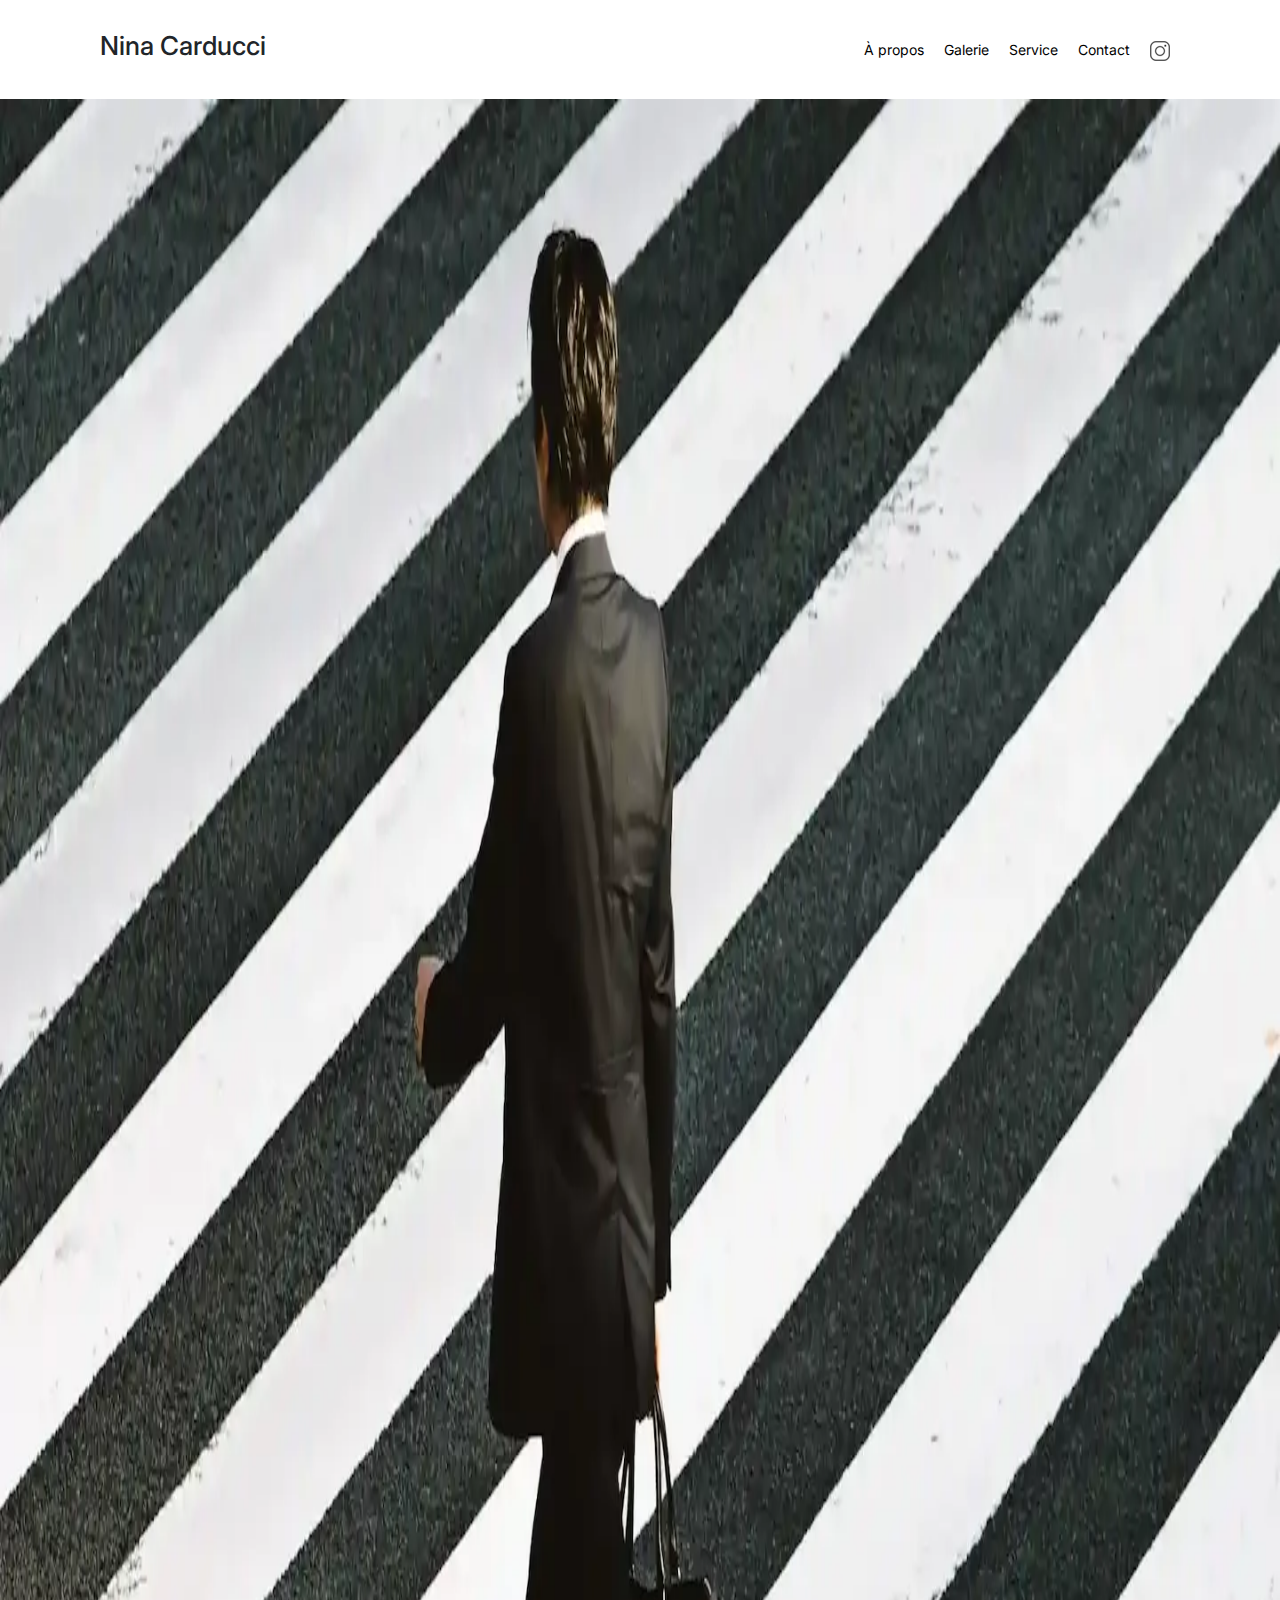
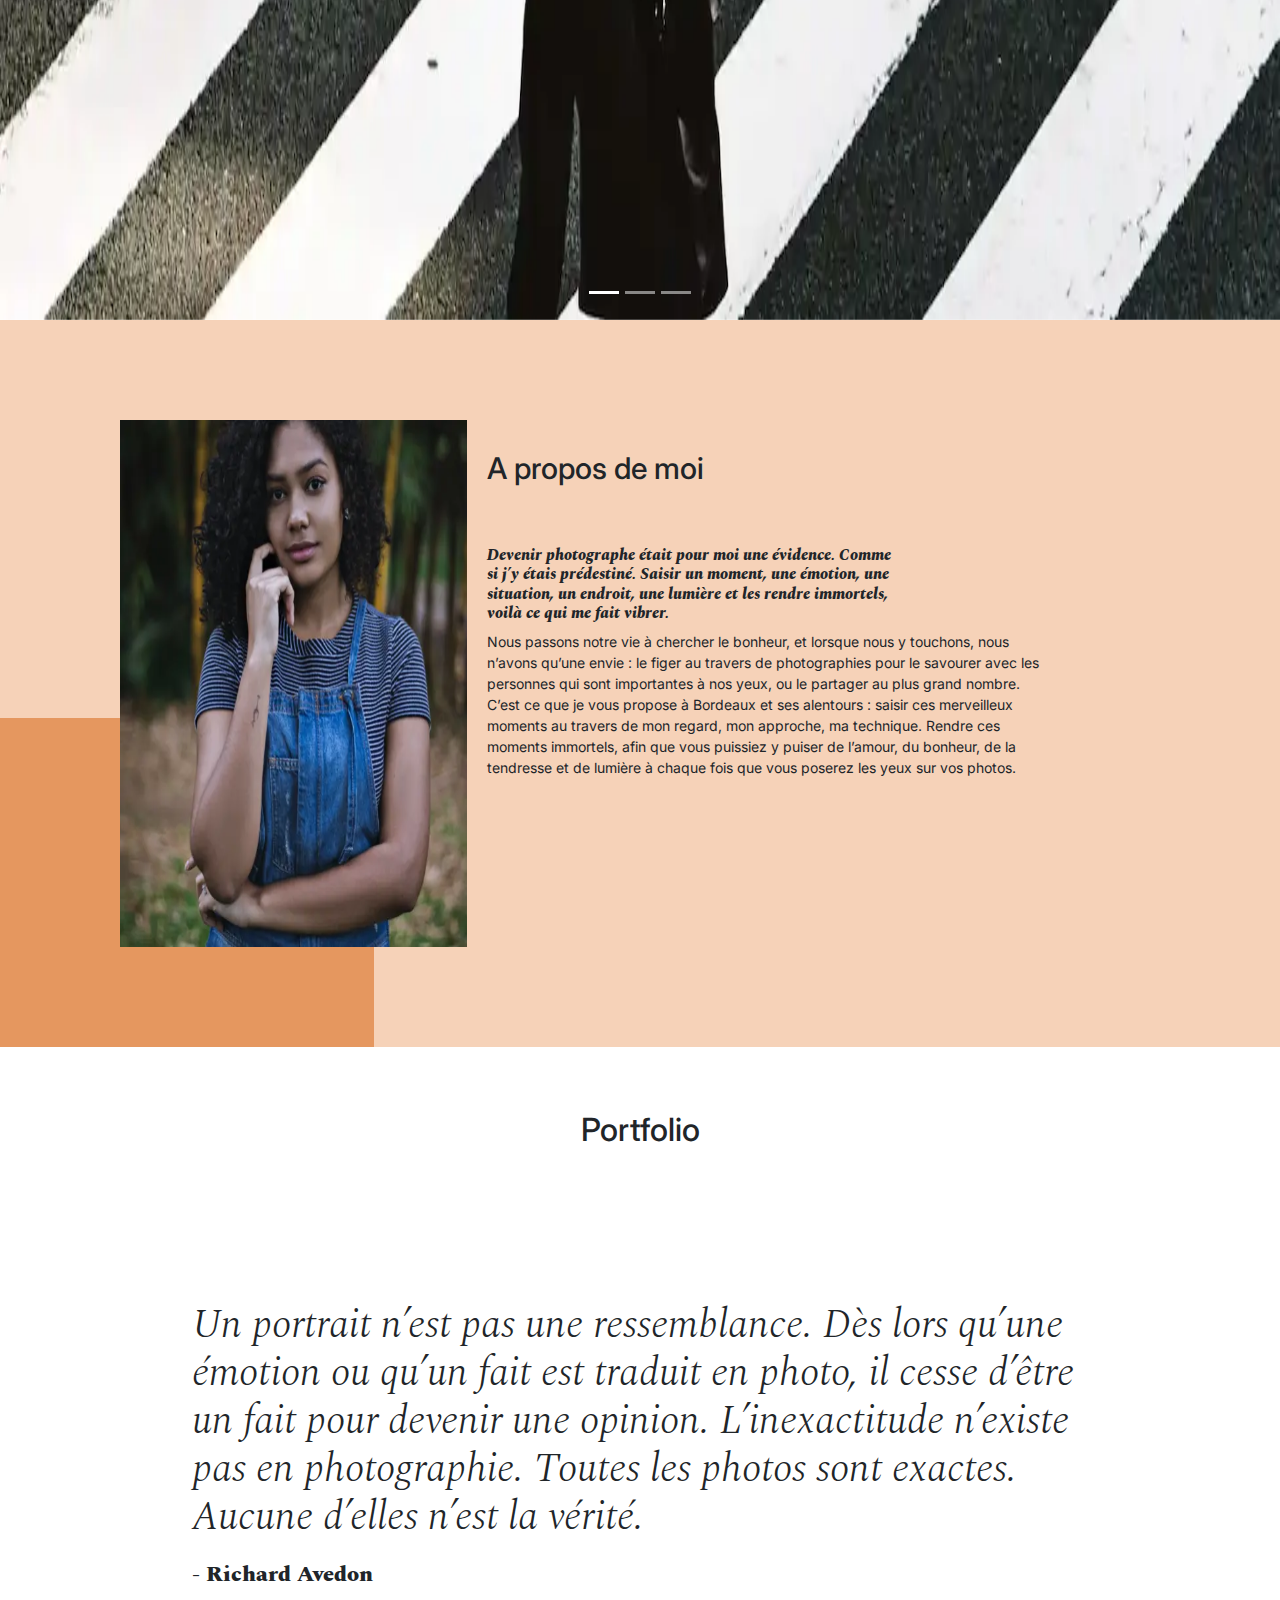
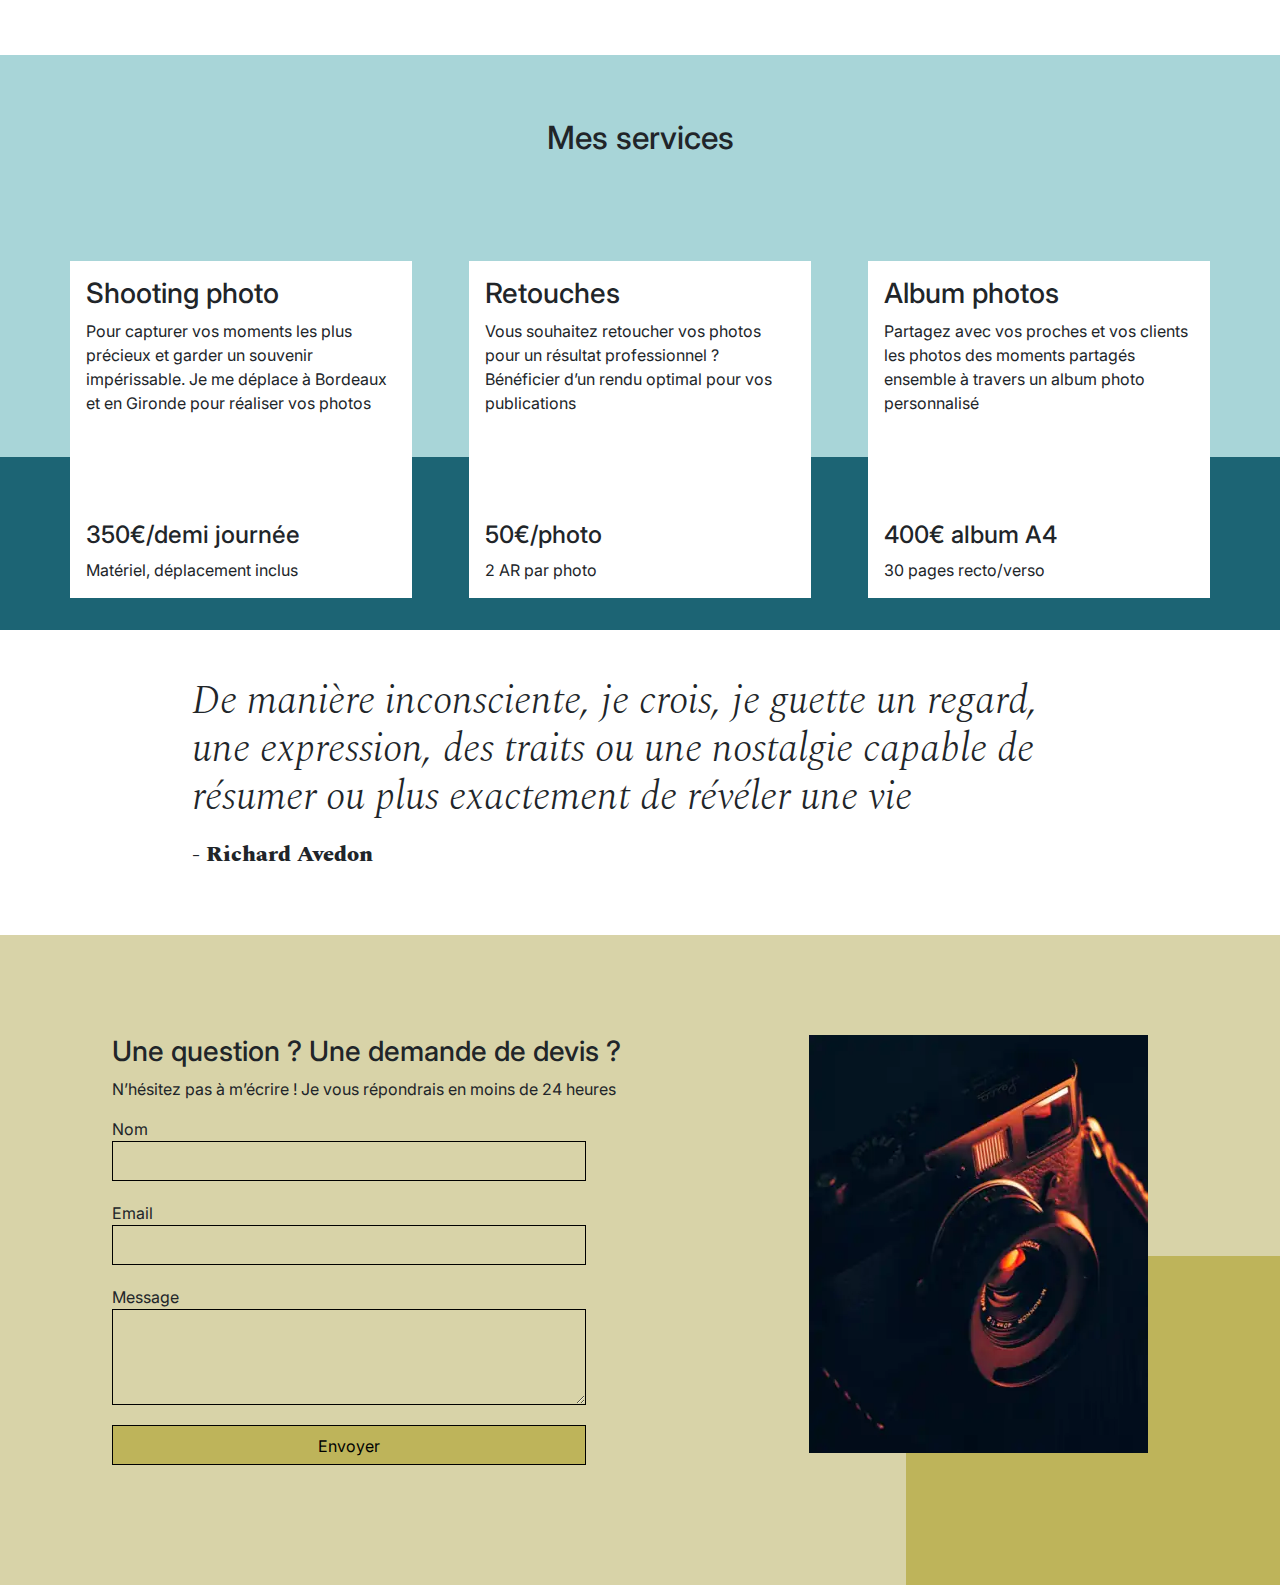
==== index.html @ ffc0fbec "fix all img height and width" ====
<!DOCTYPE html>
<html lang="fr-fr" prefix=" og: https://ogp.me/ns/website#">
    <head>
        <meta name="viewport" content="width=device-width,initial-scale=1" />
        <link rel="stylesheet" href="./assets/bootstrap/bootstrap.css" />
        <link rel="stylesheet" href="./assets/style.css" />
        <link rel="preconnect" href="https://fonts.googleapis.com" />
        <link rel="preconnect" href="https://fonts.gstatic.com" crossorigin />
        <link href="https://fonts.googleapis.com/css2?family=Inter&family=Spectral:ital,wght@0,400;1,300;1,400;1,800&display=swap" rel="stylesheet" />
        <meta charset="UTF-8" />
        <script defer src="https://cdn.jsdelivr.net/npm/bootstrap@5.2.3/dist/js/bootstrap.bundle.min.js" integrity="sha384-kenU1KFdBIe4zVF0s0G1M5b4hcpxyD9F7jL+jjXkk+Q2h455rYXK/7HAuoJl+0I4" crossorigin="anonymous"></script>
        <script src="https://code.jquery.com/jquery-3.4.1.min.js" integrity="sha256-CSXorXvZcTkaix6Yvo6HppcZGetbYMGWSFlBw8HfCJo=" crossorigin="anonymous"></script>
        <script defer="defer" src="./assets/maugallery.js"></script>
        <script defer="defer" src="./assets/scripts.js"></script>
        <script type="application/ld+json">
            {
                "@context": "http://schema.org",
                "@type": ["LocalBusiness", "Service"],
                "name": "Nina Carducci",
                "description": "Nina Carducci, photographe freelance à Bordeaux et ses alentours",
                "image": "https://beseb.github.io/nina_carducci_portfolio/assets/images/nina.webp",
                "url": "https://beseb.github.io/nina_carducci_portfolio/index.html",
                "address": {
                    "@type": "PostalAddress",
                    "streetAddress": "68 avenue Alsace-Lorraine",
                    "postalCode": "33200",
                    "addressLocality": "Bordeaux",
                    "addressCountry": "FR"
                },
                "telephone": "05 56 67 78 89",
                "openingHours": "Mo-Fr 10:00-19:00",
                "priceRange": "50 € - 400 €"
            }
        </script>
        <meta property="og:type" content="business.business" />
        <meta property="og:title" content="Nina Carducci Photographe Événementiel - Bordeaux" />
        <meta property="og:description" content="Nina Carducci, photographe freelance à Bordeaux et ses alentours" />
        <meta property="og:image" content="https://beseb.github.io/nina_carducci_portfolio/assets/images/nina.webp" />
        <meta property="og:url" content="https://beseb.github.io/nina_carducci_portfolio" />
        <meta property="business:contact_data:street_address" content="68 avenue Alsace-Lorraine" />
        <meta property="business:contact_data:postal_code" content="33200" />
        <meta property="business:contact_data:locality" content="Bordeaux" />
        <meta property="business:contact_data:country_name" content="France" />
        <meta property="business:contact_data:phone_number" content="05 56 67 78 89" />
        <meta property="business:hours:day" content="Monday-Friday" />
        <meta property="business:hours:start" content="10:00" />
        <meta property="business:hours:end" content="19:00" />
        <meta property="business:price_range" content="50€ - 400€" />
        <meta name="twitter:card" content="summary_large_image" />
        <meta name="twitter:title" content="Nina Carducci Photographe Événementiel - Bordeaux" />
        <meta name="twitter:description" content="Nina Carducci, photographe freelance à Bordeaux et ses alentours" />
        <meta name="twitter:image" content="https://beseb.github.io/nina_carducci_portfolio/assets/images/nina.webp" />
        <meta name="twitter:url" content="https://beseb.github.io/nina_carducci_portfolio" />
        <title>Nina Carducci Photographe Événementiel - Bordeaux</title>
        <meta name="description" content="Nina Carducci, photographe, vous accompagne pour saisir vos évènements les plus importants. Shooting, retouches et albums photos à Bordeaux" />
        <meta name="robots" content="index, follow" />
    </head>
    <body>
        <header class="top-header">
            <h1 class="name">Nina Carducci</h1>
            <nav class="nav">
                <ul>
                    <li><a href="#about">À propos</a></li>
                    <li><a href="#gallery">Galerie</a></li>
                    <li><a href="#services">Service</a></li>
                    <li><a href="#contact">Contact</a></li>
                    <li>
                        <a class="social-link" href="https://www.instagram.com/ninacarducci.photo/?hl=fr" target="_blank"><img src="assets/images/instagram.webp" alt="Compte Instagram Nina Carducci" height="20" width="20" /></a>
                    </li>
                </ul>
            </nav>
        </header>
        <main>
            <div id="carousel">
                <div id="carouselExampleIndicators" class="carousel slide" data-bs-ride="carousel">
                    <div class="carousel-indicators">
                        <button type="button" data-bs-target="#carouselExampleIndicators" data-bs-slide-to="0" class="active" aria-current="true" aria-label="Slide 1"></button>
                        <button type="button" data-bs-target="#carouselExampleIndicators" data-bs-slide-to="1" aria-label="Slide 2"></button>
                        <button type="button" data-bs-target="#carouselExampleIndicators" data-bs-slide-to="2" aria-label="Slide 3"></button>
                    </div>
                    <div class="carousel-inner">
                        <div class="carousel-item active">
                            <img src="./assets/images/slider/compressed/ryoji-iwata-wUZjnOv7t0g-unsplash.webp" class="d-block w-100" alt="photographie d'un homme en costume traversant un passage piéton" width="842" height="1821"/>
                        </div>
                        <div class="carousel-item"><img src="./assets/images/slider/compressed/nicholas-green-nPz8akkUmDI-unsplash.webp" class="d-block w-100" alt="photographie de spectateurs d'un concert" width="842" height="1821"/></div>
                        <div class="carousel-item"><img src="./assets/images/slider/compressed/edward-cisneros-3_h6-1NPDGw-unsplash.webp" class="d-block w-100" alt="photo de mariés s'embrassant" width="842" height="1821"/></div>
                    </div>
                    <button class="carousel-control-prev" type="button" data-bs-target="#carouselExampleIndicators" data-bs-slide="prev">
                        <span class="carousel-control-prev-icon" aria-hidden="true"></span><span class="visually-hidden">Previous</span>
                    </button>
                    <button class="carousel-control-next" type="button" data-bs-target="#carouselExampleIndicators" data-bs-slide="next">
                        <span class="carousel-control-next-icon" aria-hidden="true"></span><span class="visually-hidden">Next</span>
                    </button>
                </div>
            </div>
            <div id="about">
                <div class="picture left"><img src="./assets/images/nina.webp" alt="Nina Carducci autoportrait" height="527" width="526"/></div>
                <div id="about-me">
                    <h2 class="about-me__title">A propos de moi</h2>
                    <h3 class="about-me__introduction">
                        Devenir photographe était pour moi une évidence. Comme si j’y étais prédestiné. Saisir un moment, une émotion, une situation, un endroit, une lumière et les rendre immortels, voilà ce qui me fait vibrer.
                    </h3>
                    <p>
                        Nous passons notre vie à chercher le bonheur, et lorsque nous y touchons, nous n’avons qu’une envie : le figer au travers de photographies pour le savourer avec les personnes qui sont importantes à nos yeux, ou le
                        partager au plus grand nombre. C’est ce que je vous propose à Bordeaux et ses alentours : saisir ces merveilleux moments au travers de mon regard, mon approche, ma technique. Rendre ces moments immortels, afin que vous puissiez y puiser de
                        l’amour, du bonheur, de la tendresse et de lumière à chaque fois que vous poserez les yeux sur vos photos.
                    </p>
                </div>
            </div>
            <div id="gallery">
                <h2 class="title">Portfolio</h2>
                <div class="container py-3">
                    <div class="gallery" style="display: none;">
                        <img data-gallery-tag="Concert" class="gallery-item" src="./assets/images/gallery/concerts/compressed/aaron-paul-wnX-fXzB6Cw-unsplash.webp" alt="photographie d'une salle de concert" />
                        <img data-gallery-tag="Entreprises" class="gallery-item" src="./assets/images/gallery/entreprise/compressed/ali-morshedlou-WMD64tMfc4k-unsplash.webp" alt="Portrait d'un homme en costume" />
                        <img data-gallery-tag="Entreprises" class="gallery-item" src="./assets/images/gallery/entreprise/compressed/jason-goodman-tHO1_OuKbg0-unsplash.webp" alt="Photos de femmes en entreprise" />
                        <img data-gallery-tag="Mariages" class="gallery-item" src="./assets/images/gallery/mariage/compressed/hannah-busing-RvF2R_qMpRk-unsplash.webp" alt="Photo de mains se tenant" />
                        <img data-gallery-tag="Portrait" class="gallery-item" src="./assets/images/gallery/portraits/compressed/ade-tunji-rVkhWWZFAtQ-unsplash.webp" alt="Portrait d'un homme fermant les yeux au soleil" />
                        <img data-gallery-tag="Mariages" class="gallery-item" src="./assets/images/gallery/mariage/compressed/jakob-owens-SiniLJkXhMc-unsplash.webp" alt="Séance Photo pour le mariage d'un couple" />
                        <img
                            data-gallery-tag="Portrait"
                            class="gallery-item"
                            src="./assets/images/gallery/portraits/compressed/nino-van-prattenburg--443cl1uR_8-unsplash.webp"
                            alt="Shooting d'une femme portant à lunettes devant un grillage"
                        />
                        <img data-gallery-tag="Concert" class="gallery-item" src="./assets/images/gallery/concerts/compressed/austin-neill-hgO1wFPXl3I-unsplash.webp" alt="Photo d'un chanteur sur scène" />
                        <img data-gallery-tag="Entreprises" class="gallery-item" src="./assets/images/gallery/entreprise/compressed/mateus-campos-felipe-Fsgzm8N0hIY-unsplash.webp" alt="Photo d'une femme souriante dans son bureau" />
                    </div>
                </div>
                <div class="quote">
                    <figure>
                        <blockquote>
                            <p class="quote__text">
                                Un portrait n’est pas une ressemblance. Dès lors qu’une émotion ou qu’un fait est traduit en photo, il cesse d’être un fait pour devenir une opinion. L’inexactitude n’existe pas en photographie. Toutes les
                                photos sont exactes. Aucune d’elles n’est la vérité.
                            </p>
                        </blockquote>
                        <figcaption class="quote__author">- Richard Avedon</figcaption>
                    </figure>
                </div>
            </div>
            <div id="services">
                <h2 class="title">Mes services</h2>
                <div class="container">
                    <div class="service">
                        <div class="service__description">
                            <h3>Shooting photo</h3>
                            <p>Pour capturer vos moments les plus précieux et garder un souvenir impérissable. Je me déplace à Bordeaux et en Gironde pour réaliser vos photos</p>
                        </div>
                        <div class="service__price">
                            <h4>350€/demi journée</h4>
                            <span>Matériel, déplacement inclus</span>
                        </div>
                    </div>
                    <div class="service">
                        <div class="service__description">
                            <h3>Retouches</h3>
                            <p>Vous souhaitez retoucher vos photos pour un résultat professionnel ? Bénéficier d’un rendu optimal pour vos publications</p>
                        </div>
                        <div class="service__price">
                            <h4>50€/photo</h4>
                            <span>2 AR par photo</span>
                        </div>
                    </div>
                    <div class="service">
                        <div class="service__description">
                            <h3>Album photos</h3>
                            <p>Partagez avec vos proches et vos clients les photos des moments partagés ensemble à travers un album photo personnalisé</p>
                        </div>
                        <div class="service__price">
                            <h4>400€ album A4</h4>
                            <span>30 pages recto/verso</span>
                        </div>
                    </div>
                </div>
            </div>
            <div class="quote">
                <figure>
                    <blockquote><p class="quote__text">De manière inconsciente, je crois, je guette un regard, une expression, des traits ou une nostalgie capable de résumer ou plus exactement de révéler une vie</p></blockquote>
                    <figcaption class="quote__author">- Richard Avedon</figcaption>
                </figure>
            </div>
        </main>
        <footer>
            <div id="contact">
                <div class="container">
                    <div class="form-container">
                        <h3>Une question ? Une demande de devis ?</h3>
                        <p>N’hésitez pas à m’écrire ! Je vous répondrais en moins de 24 heures</p>
                        <form action="#" method="post" role="form" aria-label="Formulaire de contact">
                            <label for="nom">Nom</label><input type="text" name="nom" id="nom" aria-required="true" aria-labelledby="nom" required /><label for="email">Email</label><input type="email" name="email" id="email" aria-required="true" aria-labelledby="email"  required/><label for="message">Message</label>
                            <textarea name="message" id="message" cols="30" rows="10" aria-required="true" aria-labelledby="message" required></textarea><input type="submit" value="Envoyer" />
                        </form>
                    </div>
                    <div class="picture right"><img src="./assets/images/camera.webp" alt="Photo d'un appareil photo" height="418" width="417" /></div>
                </div>
            </div>
        </footer>
    </body>
</html>
---- assets/style.css ----
body {
    max-width: 1920px;
    margin: auto;
}
* {
    font-family: "Inter";
    font-style: normal;
}
.top-header {
    background-color: #fff;
    position: sticky;
    top: 0;
    z-index: 1000;
    display: flex;
    justify-content: space-between;
    padding-inline: 100px;
    padding-block: 30px;
    align-items: center;
}
.top-header .name {
    font-size: 26px;
}
.nav ul {
    display: flex;
    list-style-type: none;
    font-size: 14px;
    margin-bottom: 0;
}
.nav li {
    padding-inline: 10px;
}
.nav a {
    text-decoration: none;
    color: #000;
}
.social-link img {
    width: 20px;
}
#about {
    display: flex;
    background-color: #f6d2b8;
    padding-inline: 100px;
    padding-block: 100px;
    position: relative;
}
.picture.left::before {
    content: " ";
    background-color: #e5975f;
    width: 374px;
    height: 329px;
    position: absolute;
    bottom: 0;
    left: 0;
    z-index: -1;
}
.picture {
    flex: 1;
    margin: 0 20px;
    z-index: 0;
}
.picture img {
    width: 100%;
}
#about-me {
    flex: 2;
}
.about-me__title {
    margin-top: 1em;
    margin-bottom: 60px;
    font-size: 30px;
}
.about-me__introduction {
    font-family: "Spectral";
    font-weight: 800;
    font-style: italic;
    width: 60%;
    font-size: 1rem;
}
#about-me p {
    width: 80%;
    font-size: 14px;
}
.title {
    text-align: center;
    padding-block: 2em;
}
.gallery .nav {
    justify-content: center;
}
.nav-pills .nav-link.active-tag,
.nav-pills .show > .nav-link {
    color: #000;
    background-color: #beb45a;
    border-radius: 0;
}
.nav-pills .nav-link {
    color: #000;
}
.item-column {
    position: relative;
    margin-bottom: 0 !important;
    padding: 0;
}
.item-column::after {
    content: "";
    display: block;
    padding-bottom: 100%;
}
.gallery-item {
    position: absolute;
    width: 100%;
    height: 100%;
    object-fit: cover;
    padding: 0.5em;
}
.mg-prev,
.mg-next {
    width: 30px;
    height: 30px;
    border-radius: 0%;
    justify-content: center;
    align-items: center;
    display: flex;
    font-size: 24px;
}
.quote {
    font-family: "Spectral";
    font-style: italic;
    width: 70%;
    margin: auto;
    padding-block: 3em;
}
.quote__text {
    font-family: Spectral;
    font-style: italic;
    font-weight: 300;
    font-size: 2.5rem;
    line-height: 1.2;
}
.quote__author {
    font-family: Spectral;
    font-weight: 800;
    font-size: 22px;
}
#services {
    margin: auto;
    background-color: #a8d5d8;
    position: relative;
}
#services .container::before {
    content: " ";
    background-color: #1c6474;
    position: absolute;
    width: 100%;
    height: 30%;
    bottom: 0;
    left: 0;
    z-index: 0;
}
#services .container {
    justify-content: space-between;
    display: flex;
    padding: 2em 0;
}
.service {
    background-color: #fff;
    max-width: 390px;
    width: 30%;
    height: 337px;
    padding: 1em;
    display: flex;
    flex-direction: column;
    justify-content: space-between;
    z-index: 1;
}
#contact {
    margin: auto;
    background-color: #d8d3a8;
    position: relative;
    padding-inline: 100px;
    padding-block: 100px;
}
#contact .container {
    display: flex;
}
.picture.right::before {
    content: " ";
    background-color: #beb45a;
    width: 374px;
    height: 329px;
    position: absolute;
    bottom: 0;
    right: 0;
    z-index: -1;
}
.form-container {
    flex: 2;
}
form {
    display: flex;
    flex-direction: column;
    width: 70%;
    align-items: flex-start;
}
form input {
    width: 100%;
    background-color: transparent;
    border: solid 1px;
    height: 2.5em;
    margin-bottom: 20px;
}
form textarea {
    width: 100%;
    background-color: transparent;
    border: solid 1px;
    height: 5em;
    line-height: 2.5em;
    font-size: 1.2em;
    margin-bottom: 20px;
}
input[type="submit"] {
    background-color: #beb45a;
    padding: 0.5em 1em;
}
@media all and (max-width: 1180px) {
    .picture {
        flex: 2;
    }
    #about,
    #contact .container {
        align-items: center;
    }
    .about-me__title {
        margin-top: 0;
        margin-bottom: 1em;
    }
    #about-me h6,
    #about-me p {
        width: 100%;
    }
}
@media all and (max-width: 1000px) {
    #about {
        flex-direction: column;
    }
    .picture {
        width: 50%;
    }
    .picture.left::before {
        width: 100%;
        height: 30%;
        position: absolute;
        bottom: auto;
        top: 0;
        left: 0;
        z-index: -1;
    }
    .about-me__title {
        text-align: center;
        margin-top: 1em;
    }
    #services .container {
        flex-direction: column;
    }
    .service {
        width: 100%;
        max-width: 100%;
        height: auto;
        margin: 2em 0;
    }
    .service__description {
        margin-bottom: 1em;
    }
    #services .container::before {
        width: 30%;
        height: 100%;
        bottom: 0;
        right: 0;
        left: auto;
        z-index: 0;
    }
    #contact .container {
        flex-direction: column;
    }
    #contact .picture.right {
        margin-top: 1em;
    }
    .picture.right::before {
        width: 100%;
        height: 30%;
        position: absolute;
        bottom: 0;
        right: 0;
        z-index: -1;
    }
}
@media all and (max-width: 650px) {
    .top-header {
        flex-direction: column;
        padding-inline: 0;
    }
    .top-header .nav,
    .top-header .nav ul {
        width: 100%;
        padding: 0 0 0 0;
    }
    .top-header .nav li {
        flex: 1;
        padding-block: 1em;
        text-align: center;
    }
    .picture.left::before,
    .picture.right::before {
        height: 150px;
    }
    #services .container {
        align-items: center;
    }
    .service {
        max-width: 90%;
    }
    #about,
    #contact {
        padding-inline: 2em;
        padding-block: 2em;
    }
    form {
        width: 100%;
    }
    .picture {
        width: 80%;
    }
}
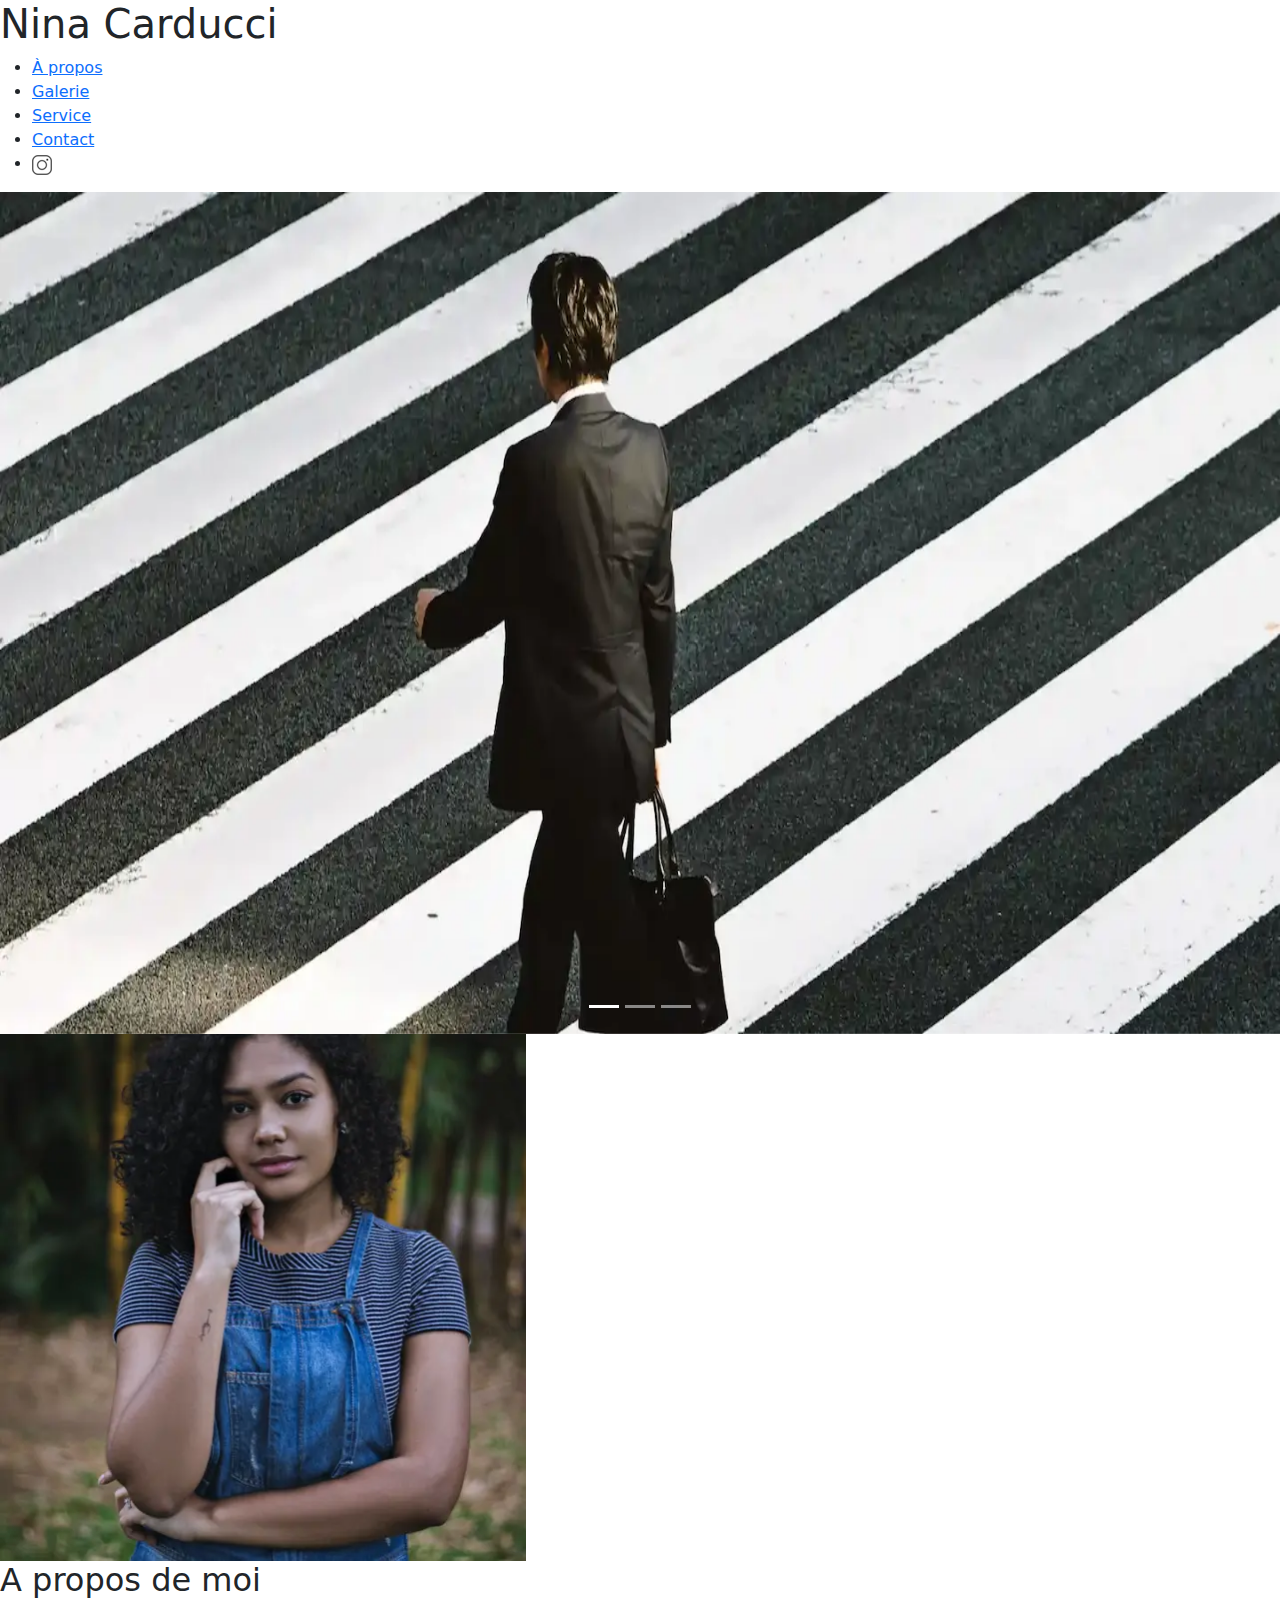
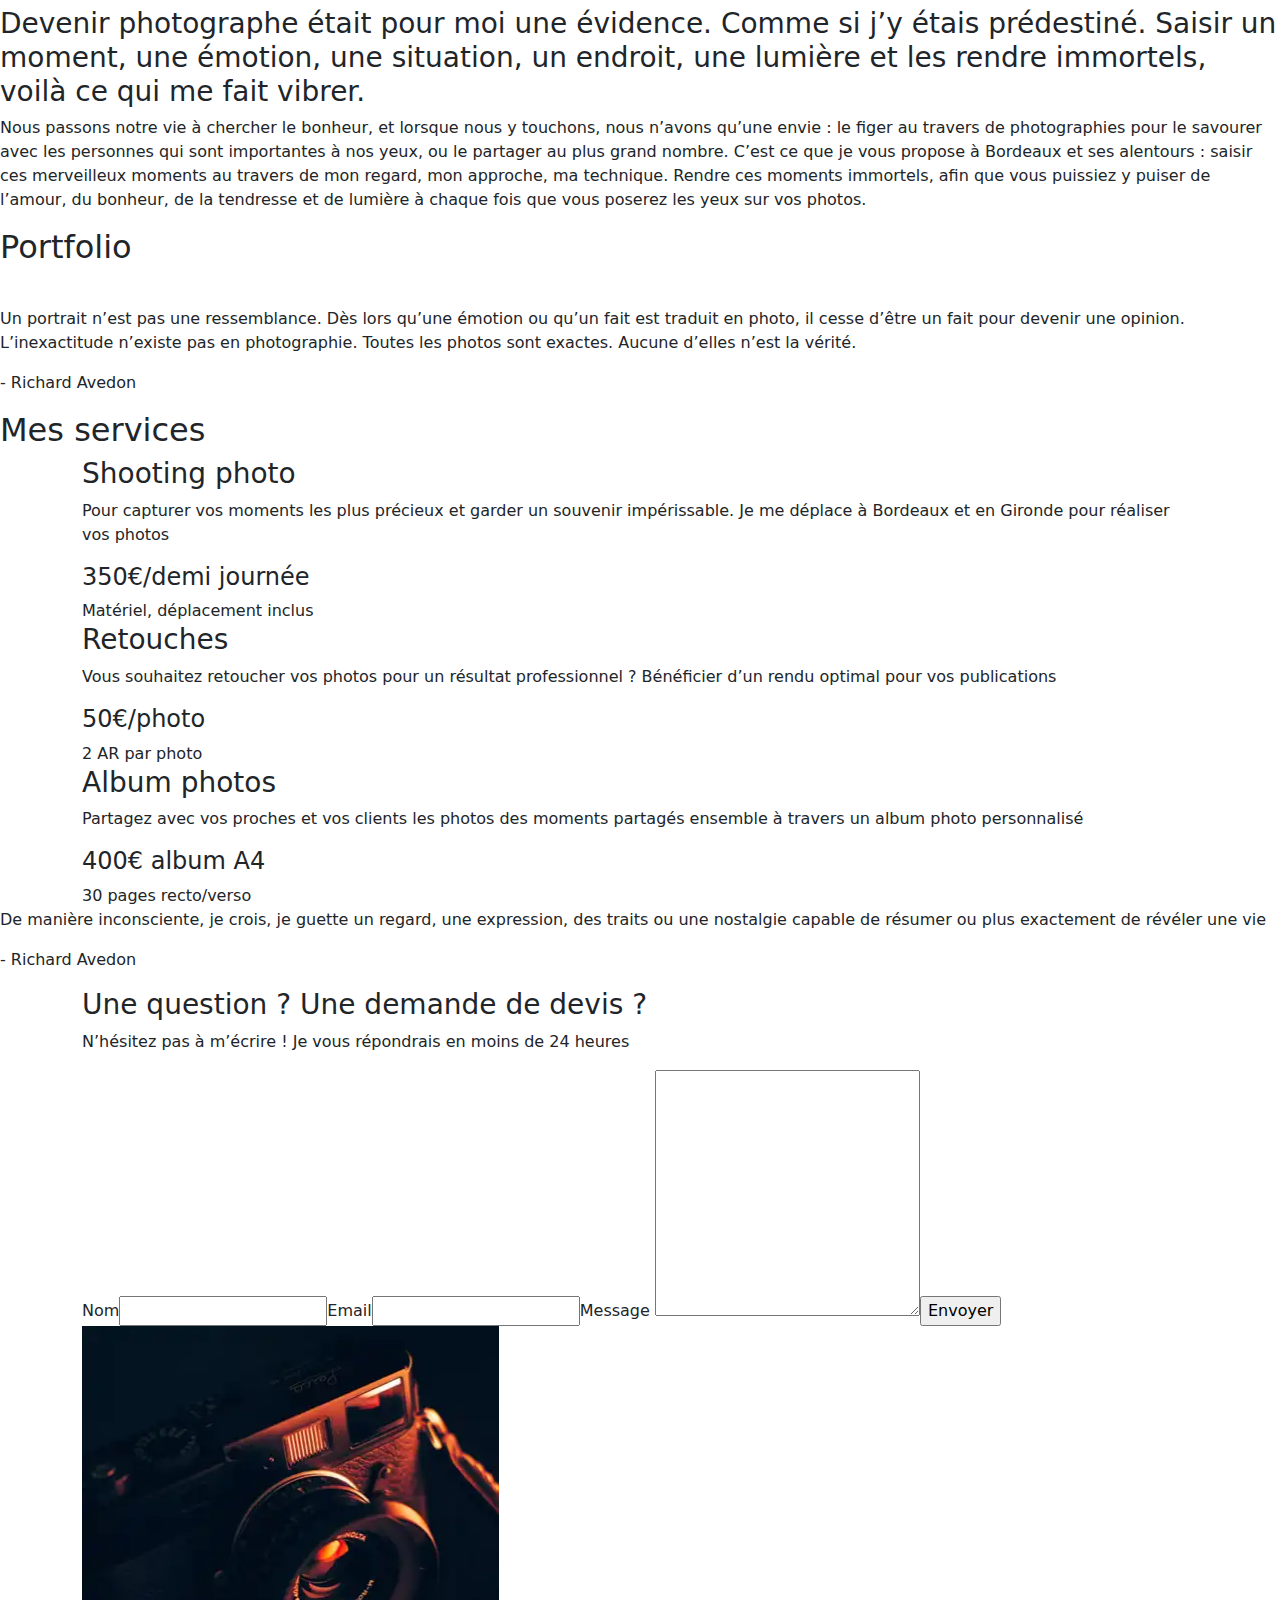
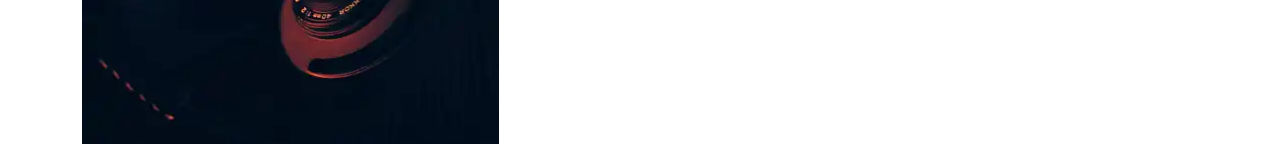
==== commit a1454276: "fix html img size" ====
--- a/index.html
+++ b/index.html
@@ -3,7 +3,7 @@
     <head>
         <meta name="viewport" content="width=device-width,initial-scale=1" />
         <link rel="stylesheet" href="./assets/bootstrap/bootstrap.css" />
-        <link rel="stylesheet" href="./assets/style.css" />
+        <link rel="preload" href="./assets/style.css" as="style" />
         <link rel="preconnect" href="https://fonts.googleapis.com" />
         <link rel="preconnect" href="https://fonts.gstatic.com" crossorigin />
         <link href="https://fonts.googleapis.com/css2?family=Inter&family=Spectral:ital,wght@0,400;1,300;1,400;1,800&display=swap" rel="stylesheet" />
@@ -80,10 +80,10 @@
                     </div>
                     <div class="carousel-inner">
                         <div class="carousel-item active">
-                            <img src="./assets/images/slider/compressed/ryoji-iwata-wUZjnOv7t0g-unsplash.webp" class="d-block w-100" alt="photographie d'un homme en costume traversant un passage piéton" width="842" height="1821"/>
-                        </div>
-                        <div class="carousel-item"><img src="./assets/images/slider/compressed/nicholas-green-nPz8akkUmDI-unsplash.webp" class="d-block w-100" alt="photographie de spectateurs d'un concert" width="842" height="1821"/></div>
-                        <div class="carousel-item"><img src="./assets/images/slider/compressed/edward-cisneros-3_h6-1NPDGw-unsplash.webp" class="d-block w-100" alt="photo de mariés s'embrassant" width="842" height="1821"/></div>
+                            <img src="./assets/images/slider/compressed/ryoji-iwata-wUZjnOv7t0g-unsplash.webp" class="d-block w-100" alt="photographie d'un homme en costume traversant un passage piéton" width="1821" height="842"/>
+                        </div>
+                        <div class="carousel-item"><img src="./assets/images/slider/compressed/nicholas-green-nPz8akkUmDI-unsplash.webp" class="d-block w-100" alt="photographie de spectateurs d'un concert" width="1821" height="842"/></div>
+                        <div class="carousel-item"><img src="./assets/images/slider/compressed/edward-cisneros-3_h6-1NPDGw-unsplash.webp" class="d-block w-100" alt="photo de mariés s'embrassant" width="1821" height="842"/></div>
                     </div>
                     <button class="carousel-control-prev" type="button" data-bs-target="#carouselExampleIndicators" data-bs-slide="prev">
                         <span class="carousel-control-prev-icon" aria-hidden="true"></span><span class="visually-hidden">Previous</span>
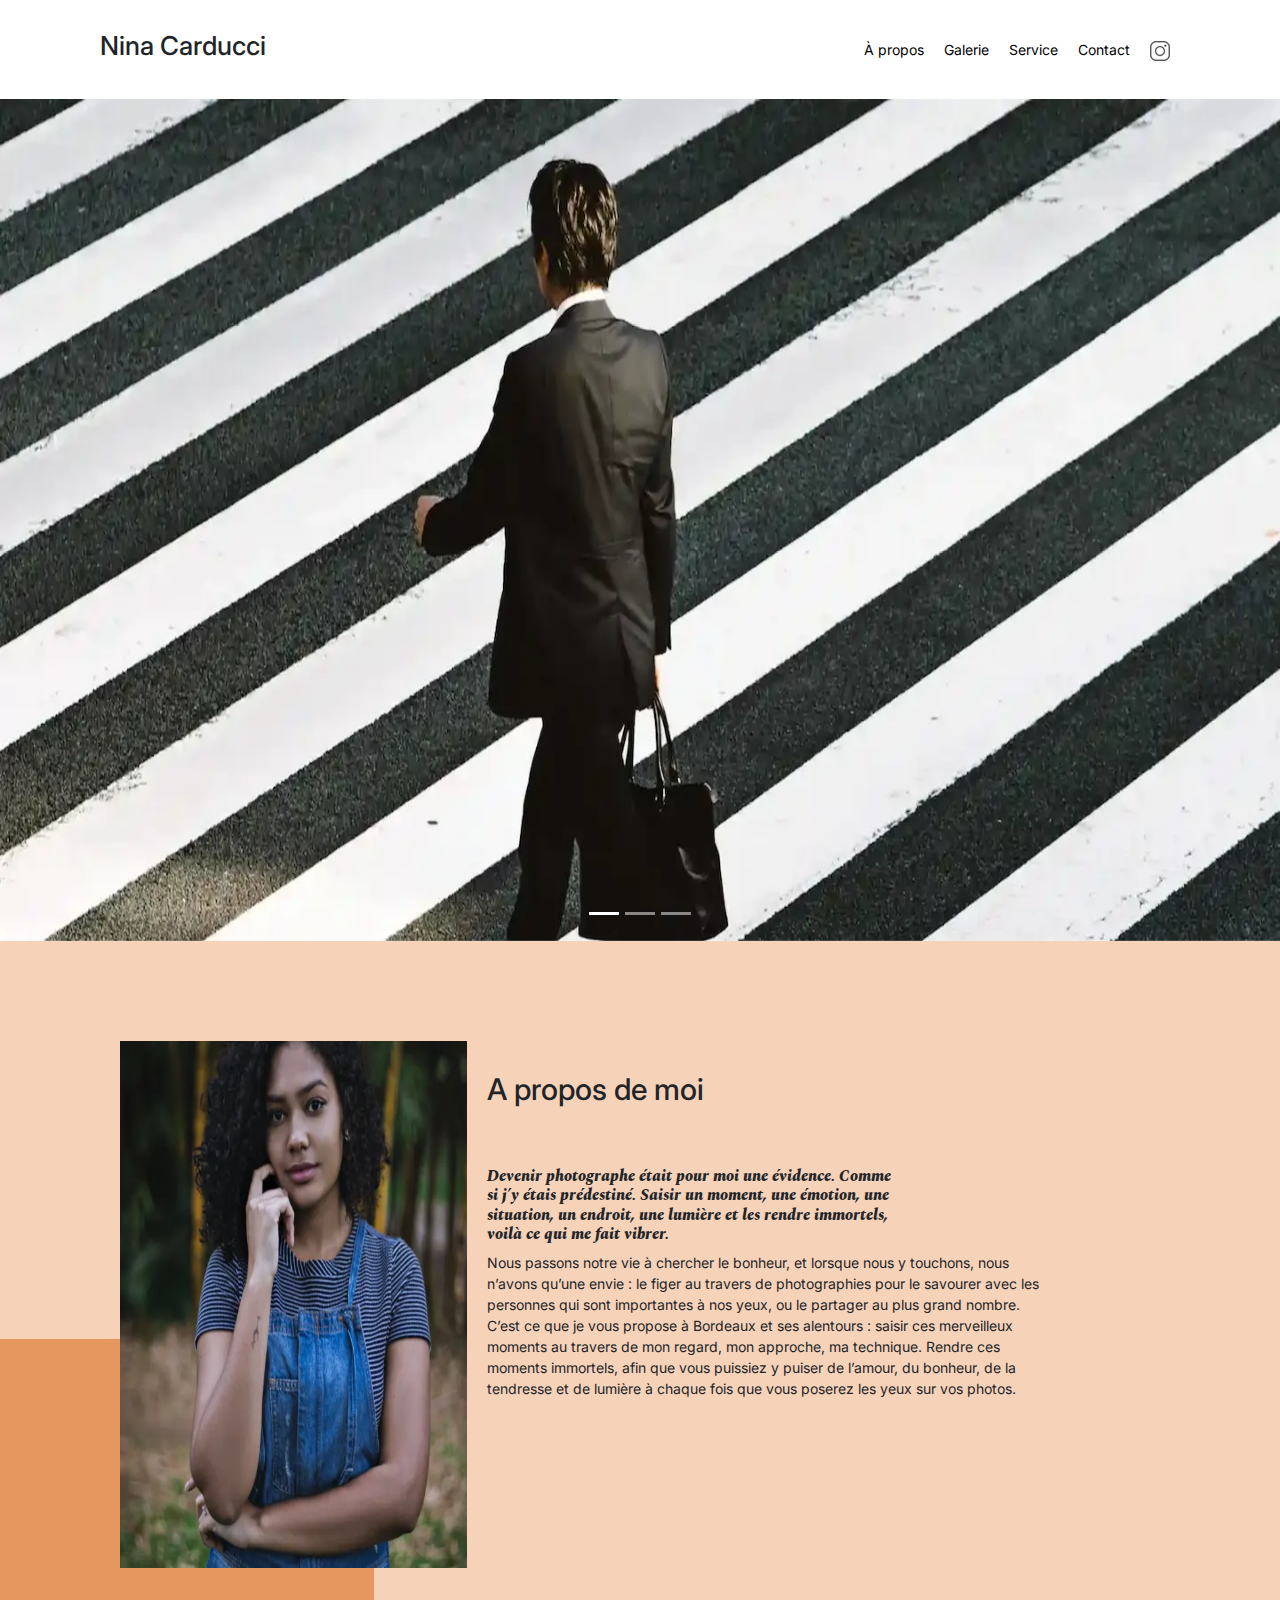
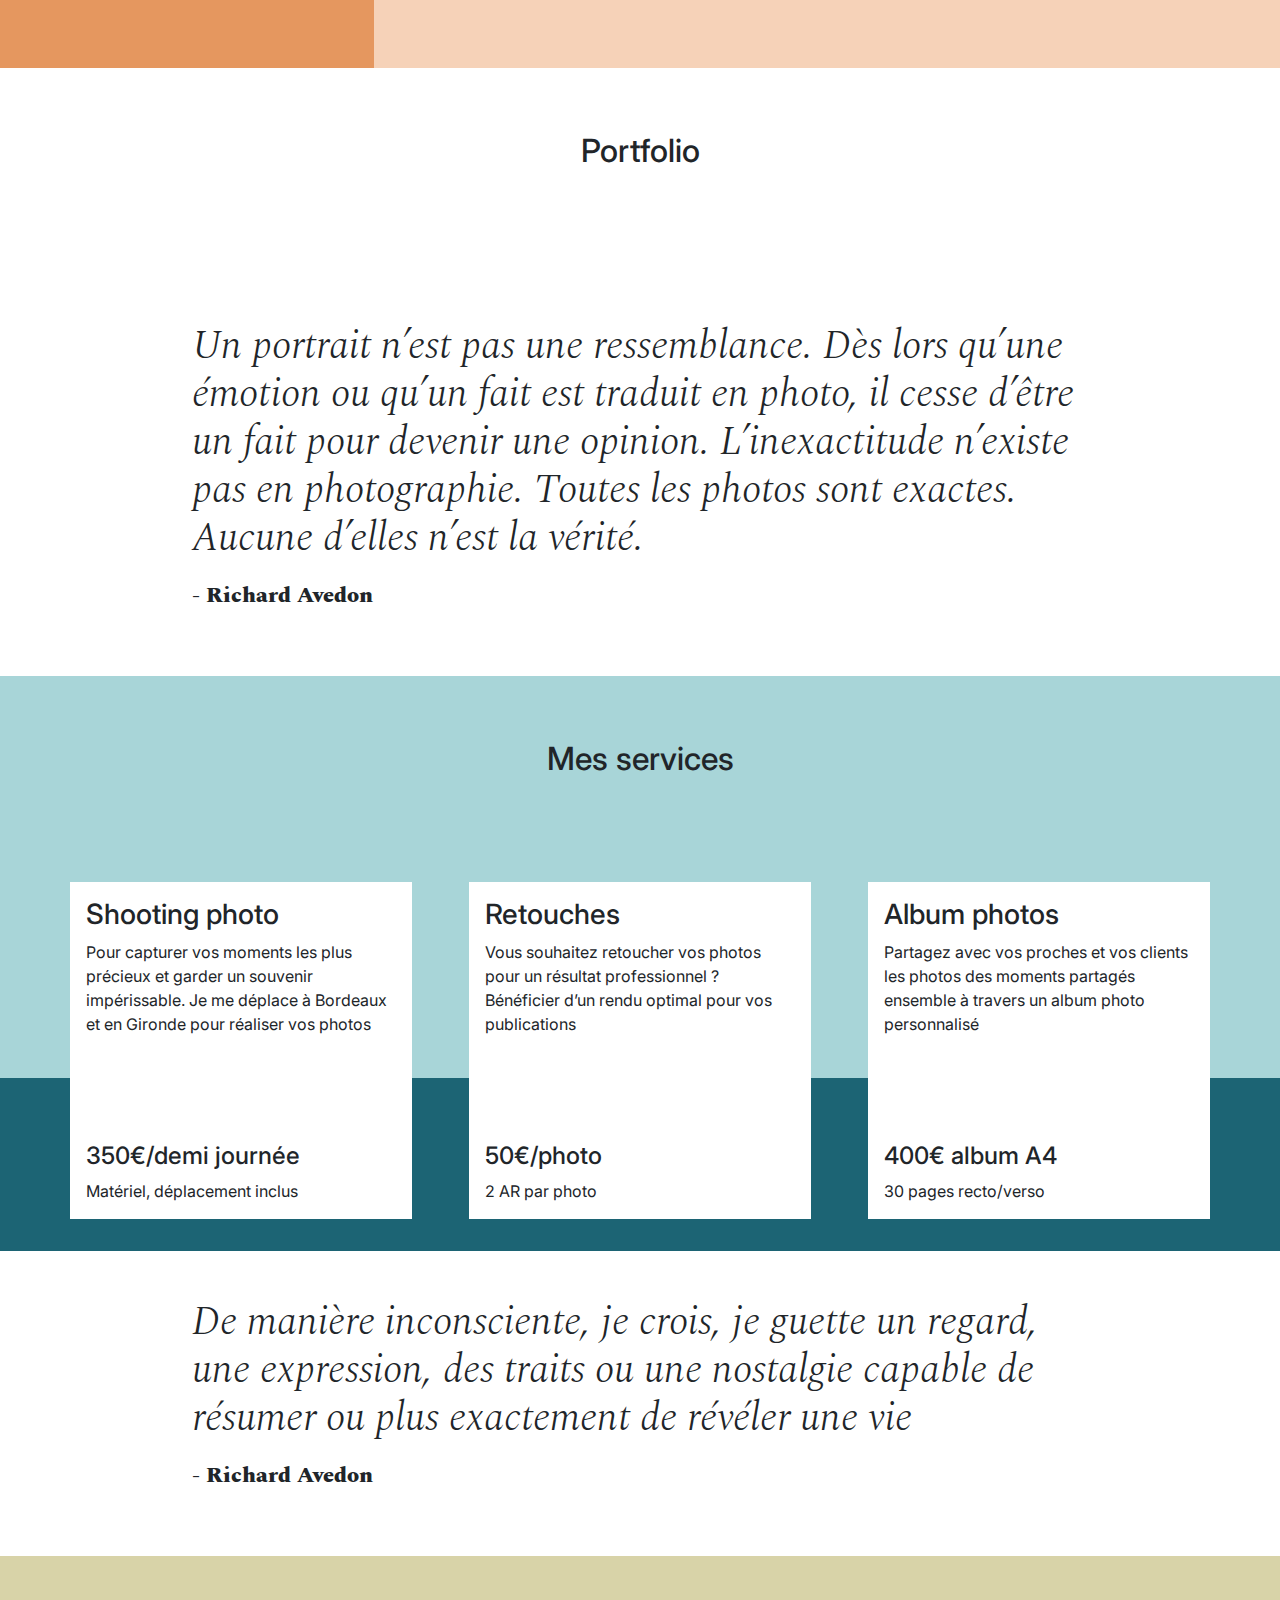
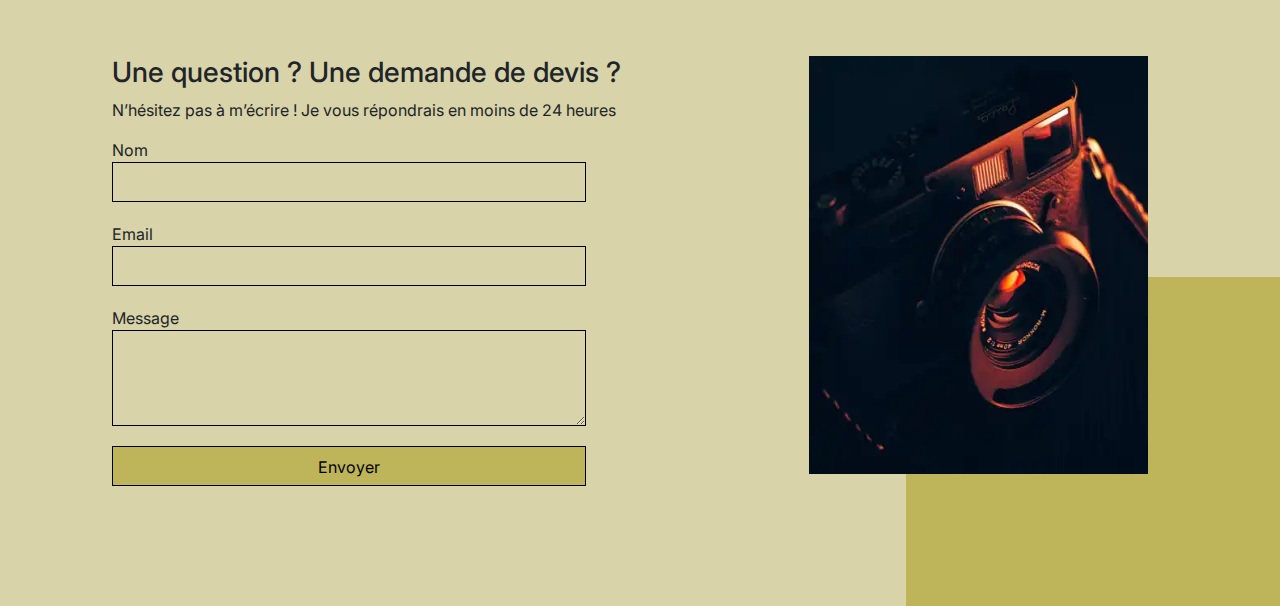
==== commit 508834ce: "fixed css loading" ====
--- a/index.html
+++ b/index.html
@@ -3,7 +3,7 @@
     <head>
         <meta name="viewport" content="width=device-width,initial-scale=1" />
         <link rel="stylesheet" href="./assets/bootstrap/bootstrap.css" />
-        <link rel="preload" href="./assets/style.css" as="style" />
+        <link rel="stylesheet" href="./assets/style.css"  />
         <link rel="preconnect" href="https://fonts.googleapis.com" />
         <link rel="preconnect" href="https://fonts.gstatic.com" crossorigin />
         <link href="https://fonts.googleapis.com/css2?family=Inter&family=Spectral:ital,wght@0,400;1,300;1,400;1,800&display=swap" rel="stylesheet" />
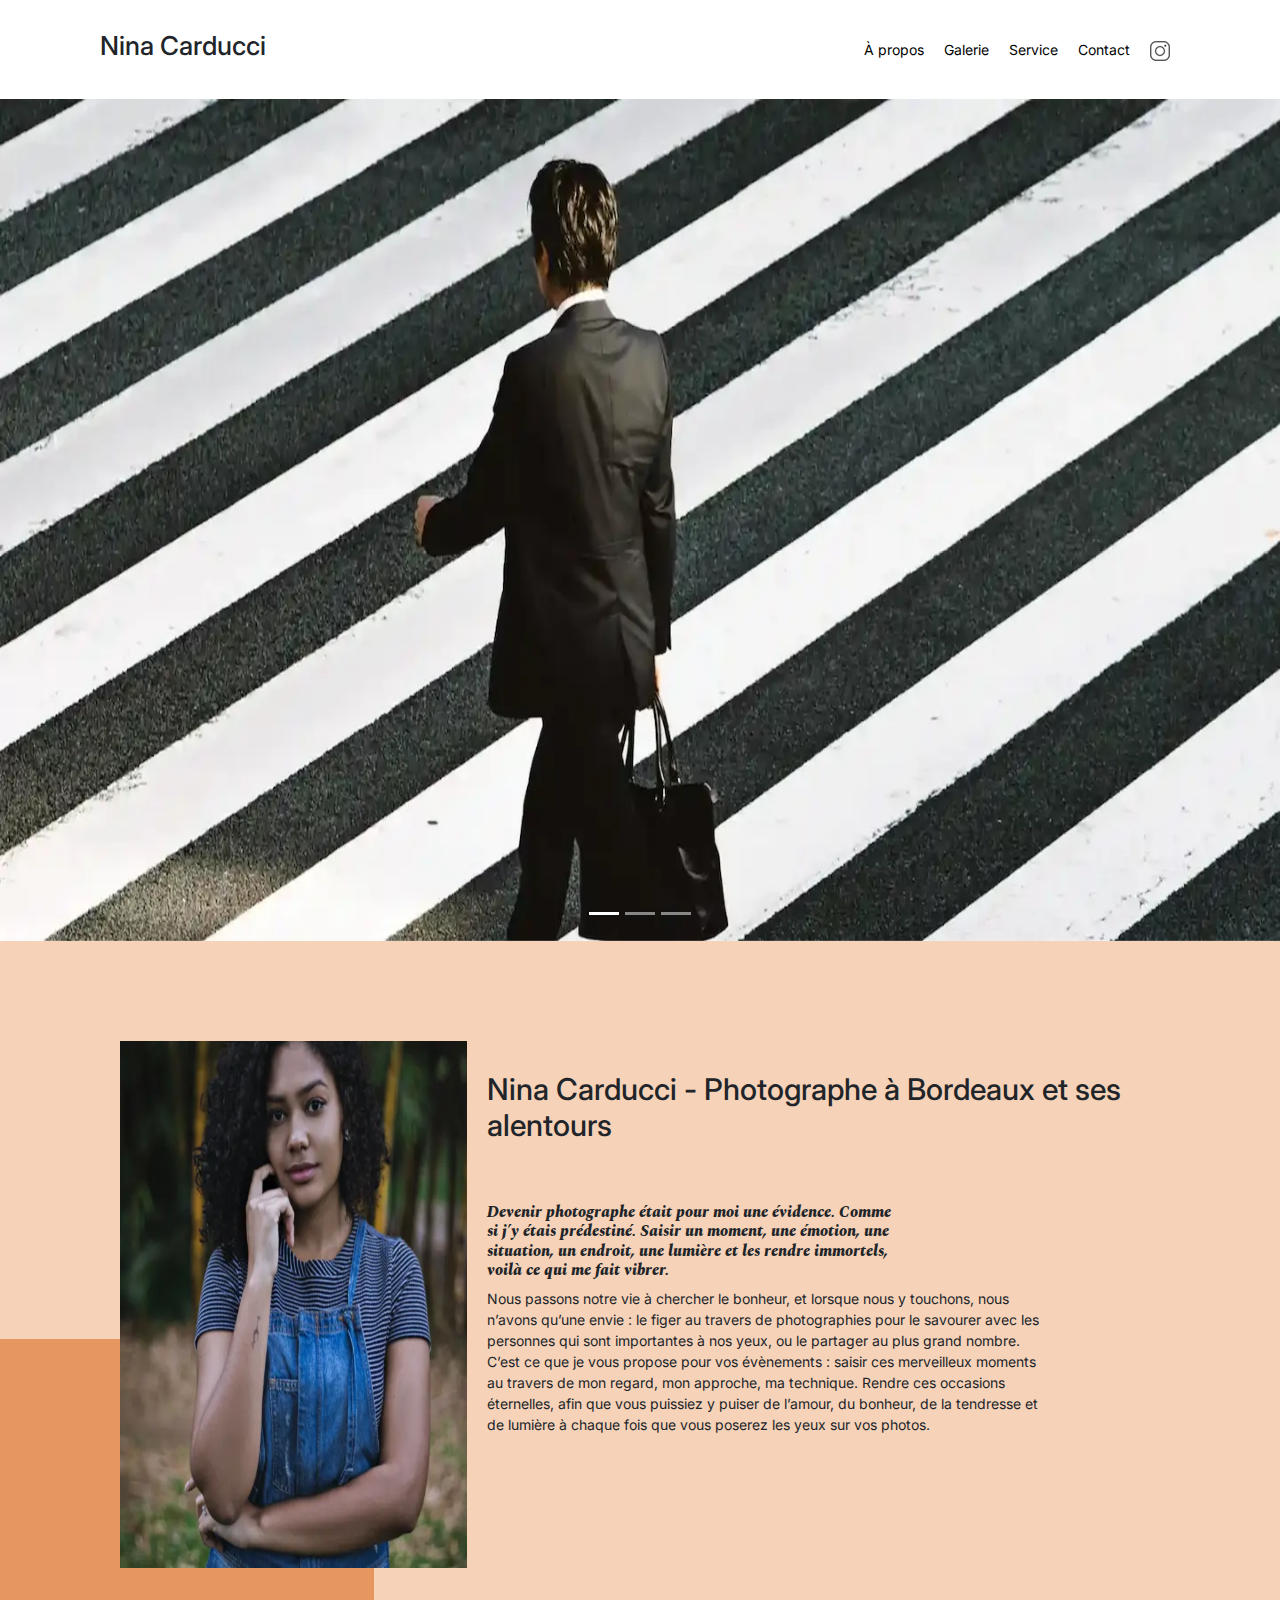
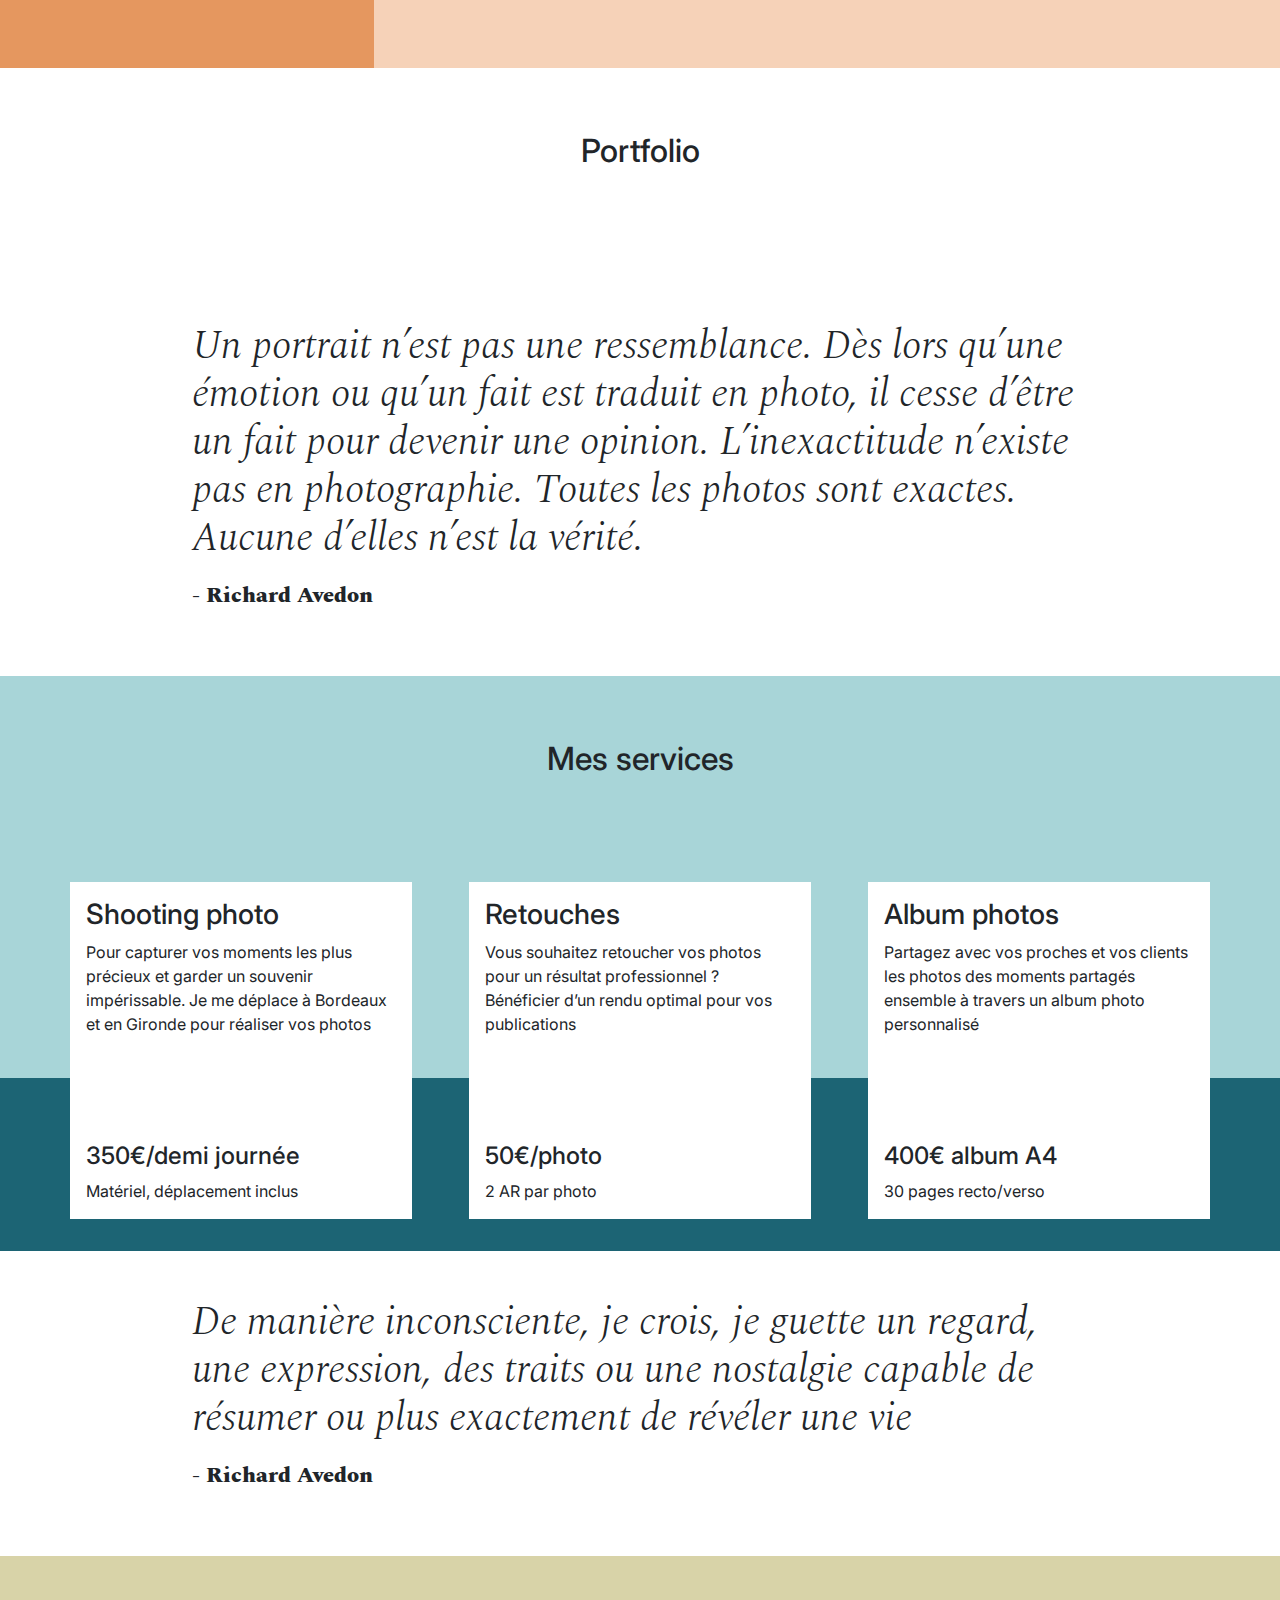
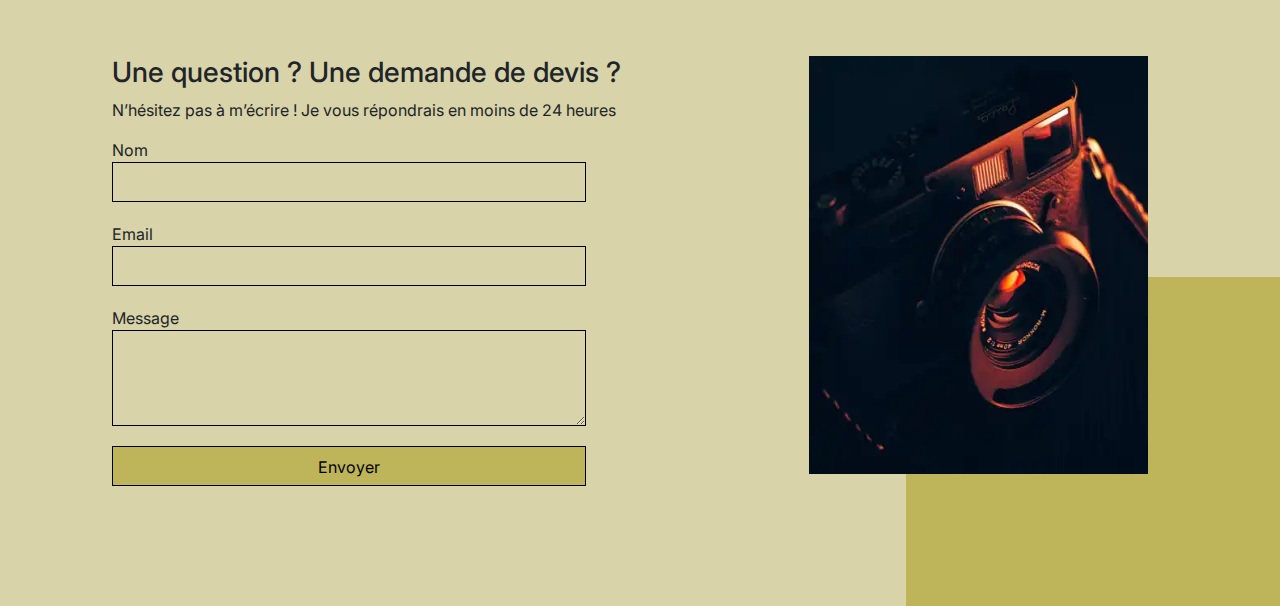
==== commit ab2929ef: "text modified for better seo" ====
--- a/index.html
+++ b/index.html
@@ -96,13 +96,13 @@
             <div id="about">
                 <div class="picture left"><img src="./assets/images/nina.webp" alt="Nina Carducci autoportrait" height="527" width="526"/></div>
                 <div id="about-me">
-                    <h2 class="about-me__title">A propos de moi</h2>
+                    <h2 class="about-me__title">Nina Carducci - Photographe à Bordeaux et ses alentours</h2>
                     <h3 class="about-me__introduction">
                         Devenir photographe était pour moi une évidence. Comme si j’y étais prédestiné. Saisir un moment, une émotion, une situation, un endroit, une lumière et les rendre immortels, voilà ce qui me fait vibrer.
                     </h3>
                     <p>
                         Nous passons notre vie à chercher le bonheur, et lorsque nous y touchons, nous n’avons qu’une envie : le figer au travers de photographies pour le savourer avec les personnes qui sont importantes à nos yeux, ou le
-                        partager au plus grand nombre. C’est ce que je vous propose à Bordeaux et ses alentours : saisir ces merveilleux moments au travers de mon regard, mon approche, ma technique. Rendre ces moments immortels, afin que vous puissiez y puiser de
+                        partager au plus grand nombre. C’est ce que je vous propose pour vos évènements : saisir ces merveilleux moments au travers de mon regard, mon approche, ma technique. Rendre ces occasions éternelles, afin que vous puissiez y puiser de
                         l’amour, du bonheur, de la tendresse et de lumière à chaque fois que vous poserez les yeux sur vos photos.
                     </p>
                 </div>
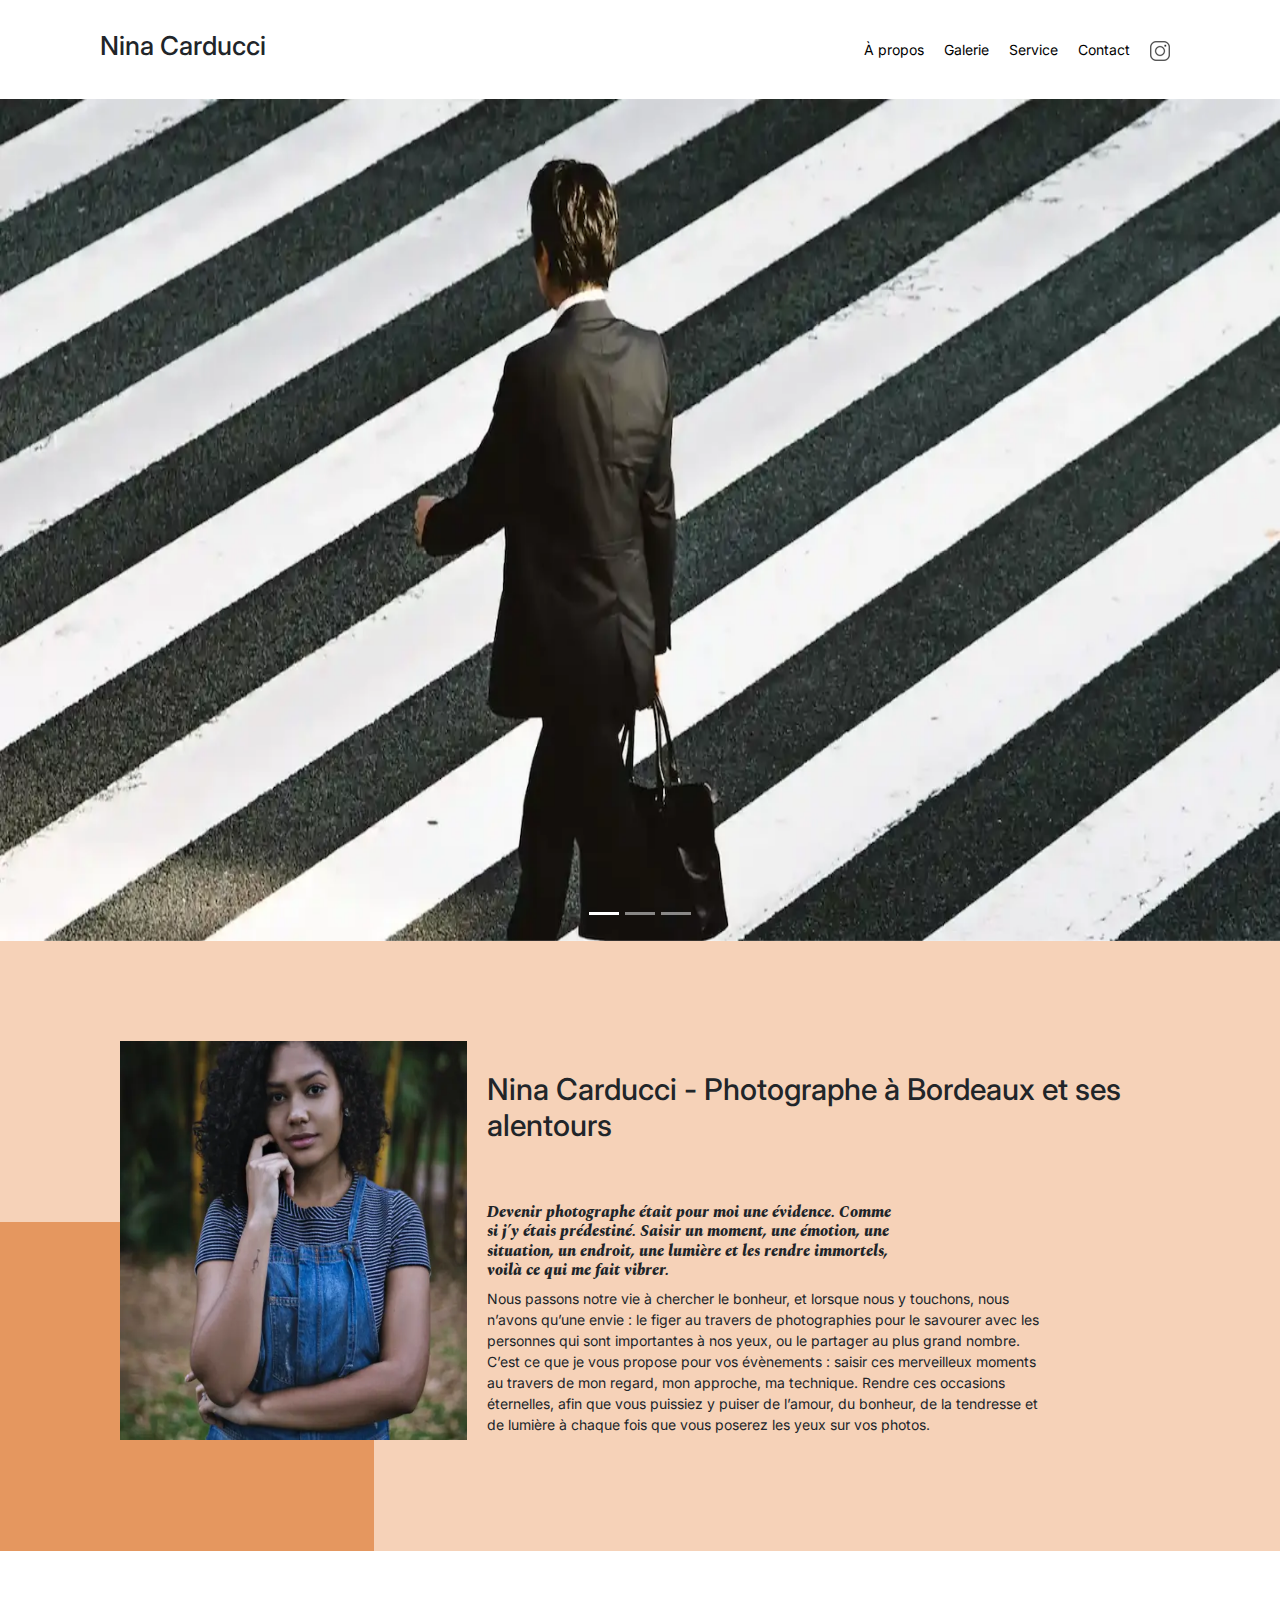
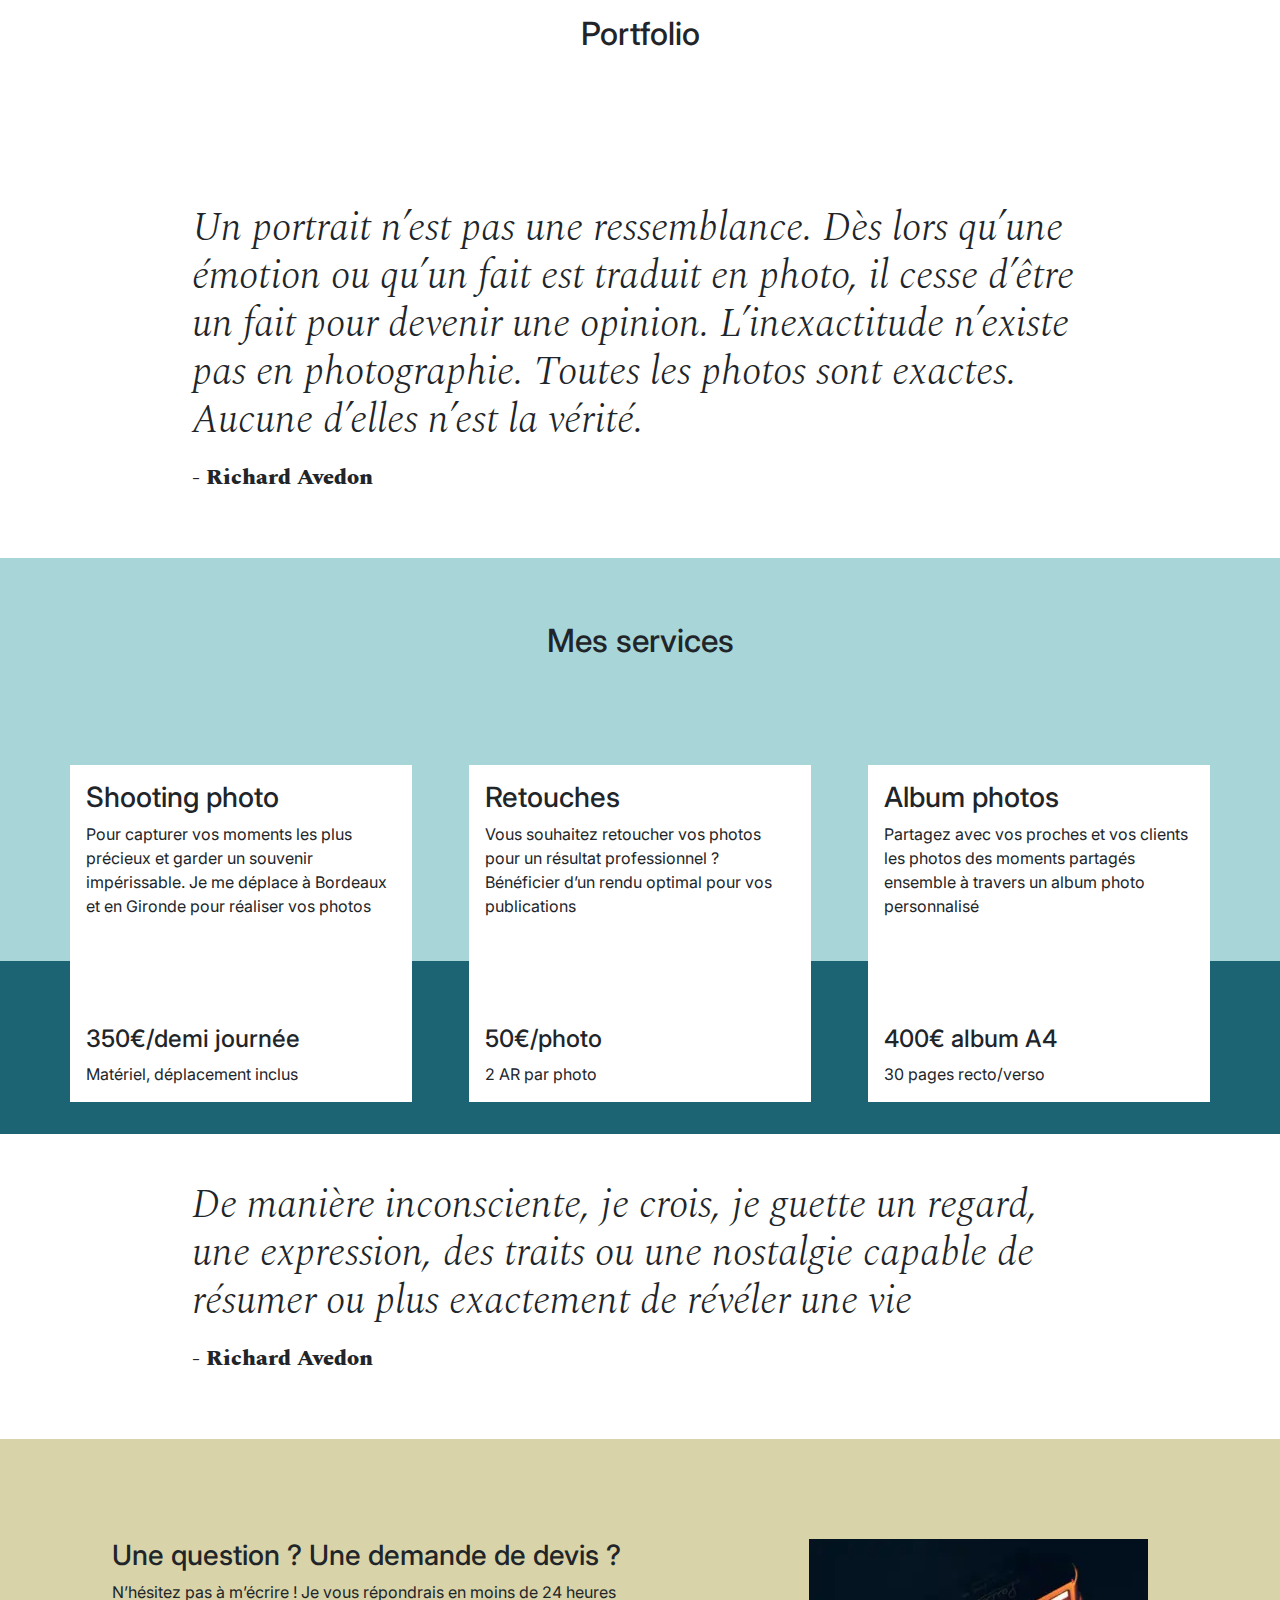
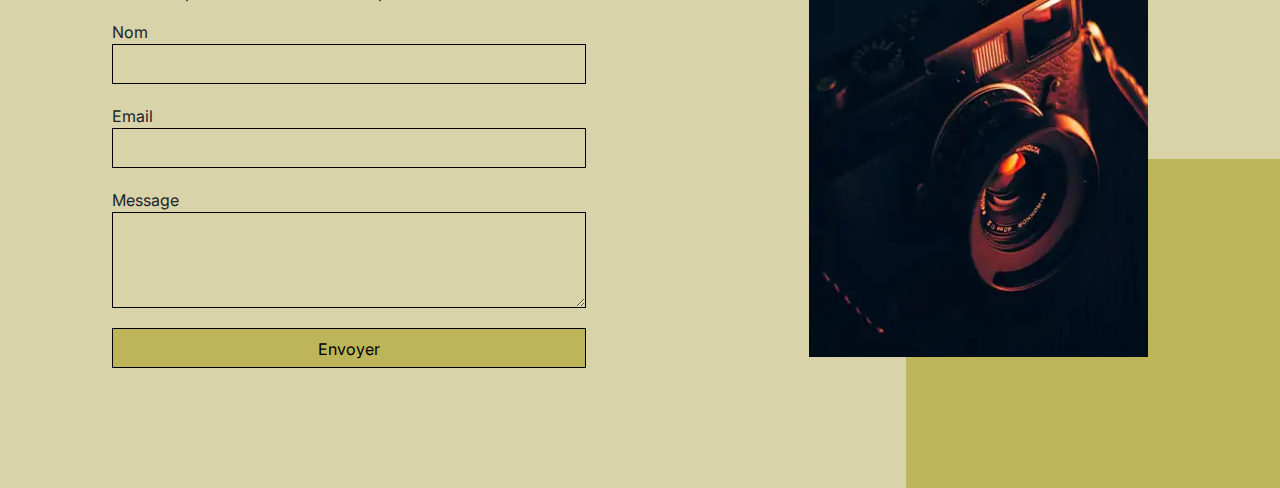
==== commit 6f7971ff: "seo improved, google search meta added" ====
--- a/index.html
+++ b/index.html
@@ -2,6 +2,7 @@
 <html lang="fr-fr" prefix=" og: https://ogp.me/ns/website#">
     <head>
         <meta name="viewport" content="width=device-width,initial-scale=1" />
+        <meta name="google-site-verification" content="oUi47GJhdOAhpEYFqXyJdhilSeebxO3IxSy7YpGoUKU" />
         <link rel="stylesheet" href="./assets/bootstrap/bootstrap.css" />
         <link rel="stylesheet" href="./assets/style.css"  />
         <link rel="preconnect" href="https://fonts.googleapis.com" />
@@ -94,7 +95,7 @@
                 </div>
             </div>
             <div id="about">
-                <div class="picture left"><img src="./assets/images/nina.webp" alt="Nina Carducci autoportrait" height="527" width="526"/></div>
+                <div class="picture left"><img src="./assets/images/nina.webp" alt="Nina Carducci autoportrait" height="399" width="400"/></div>
                 <div id="about-me">
                     <h2 class="about-me__title">Nina Carducci - Photographe à Bordeaux et ses alentours</h2>
                     <h3 class="about-me__introduction">
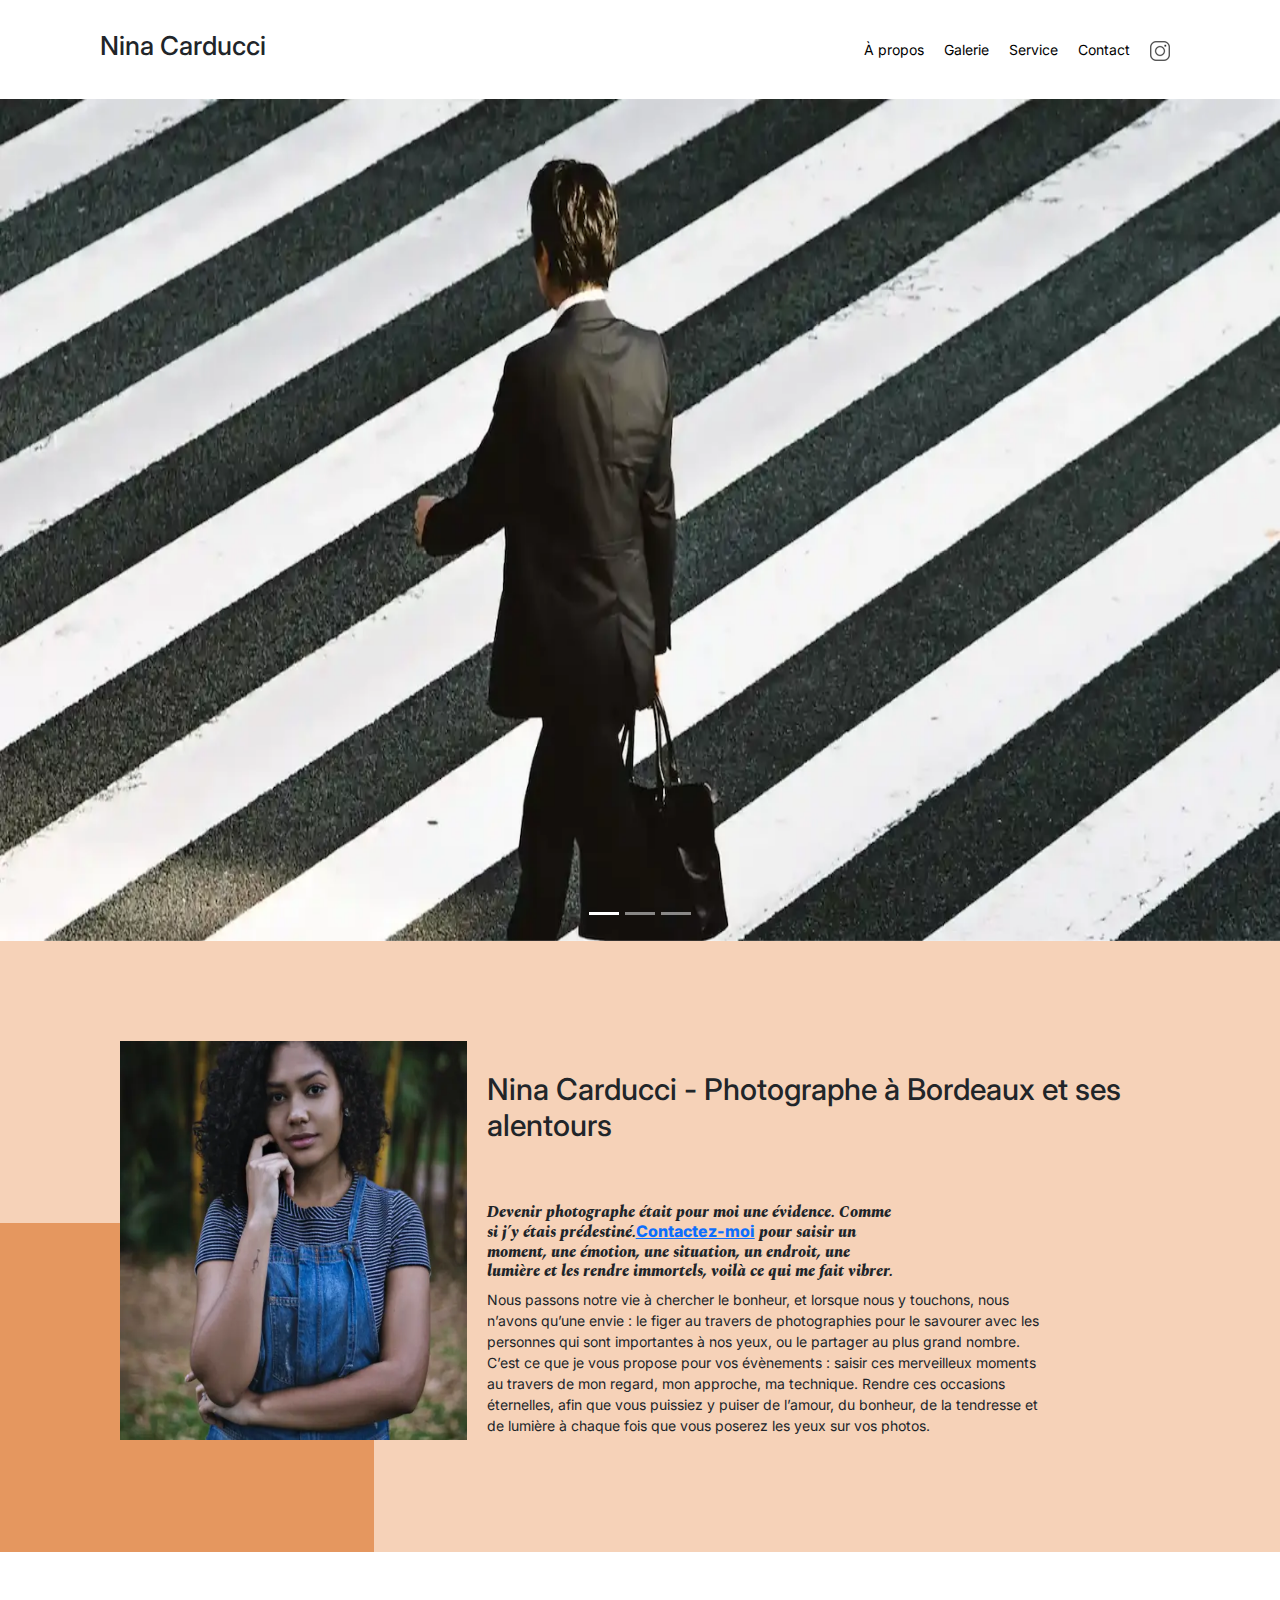
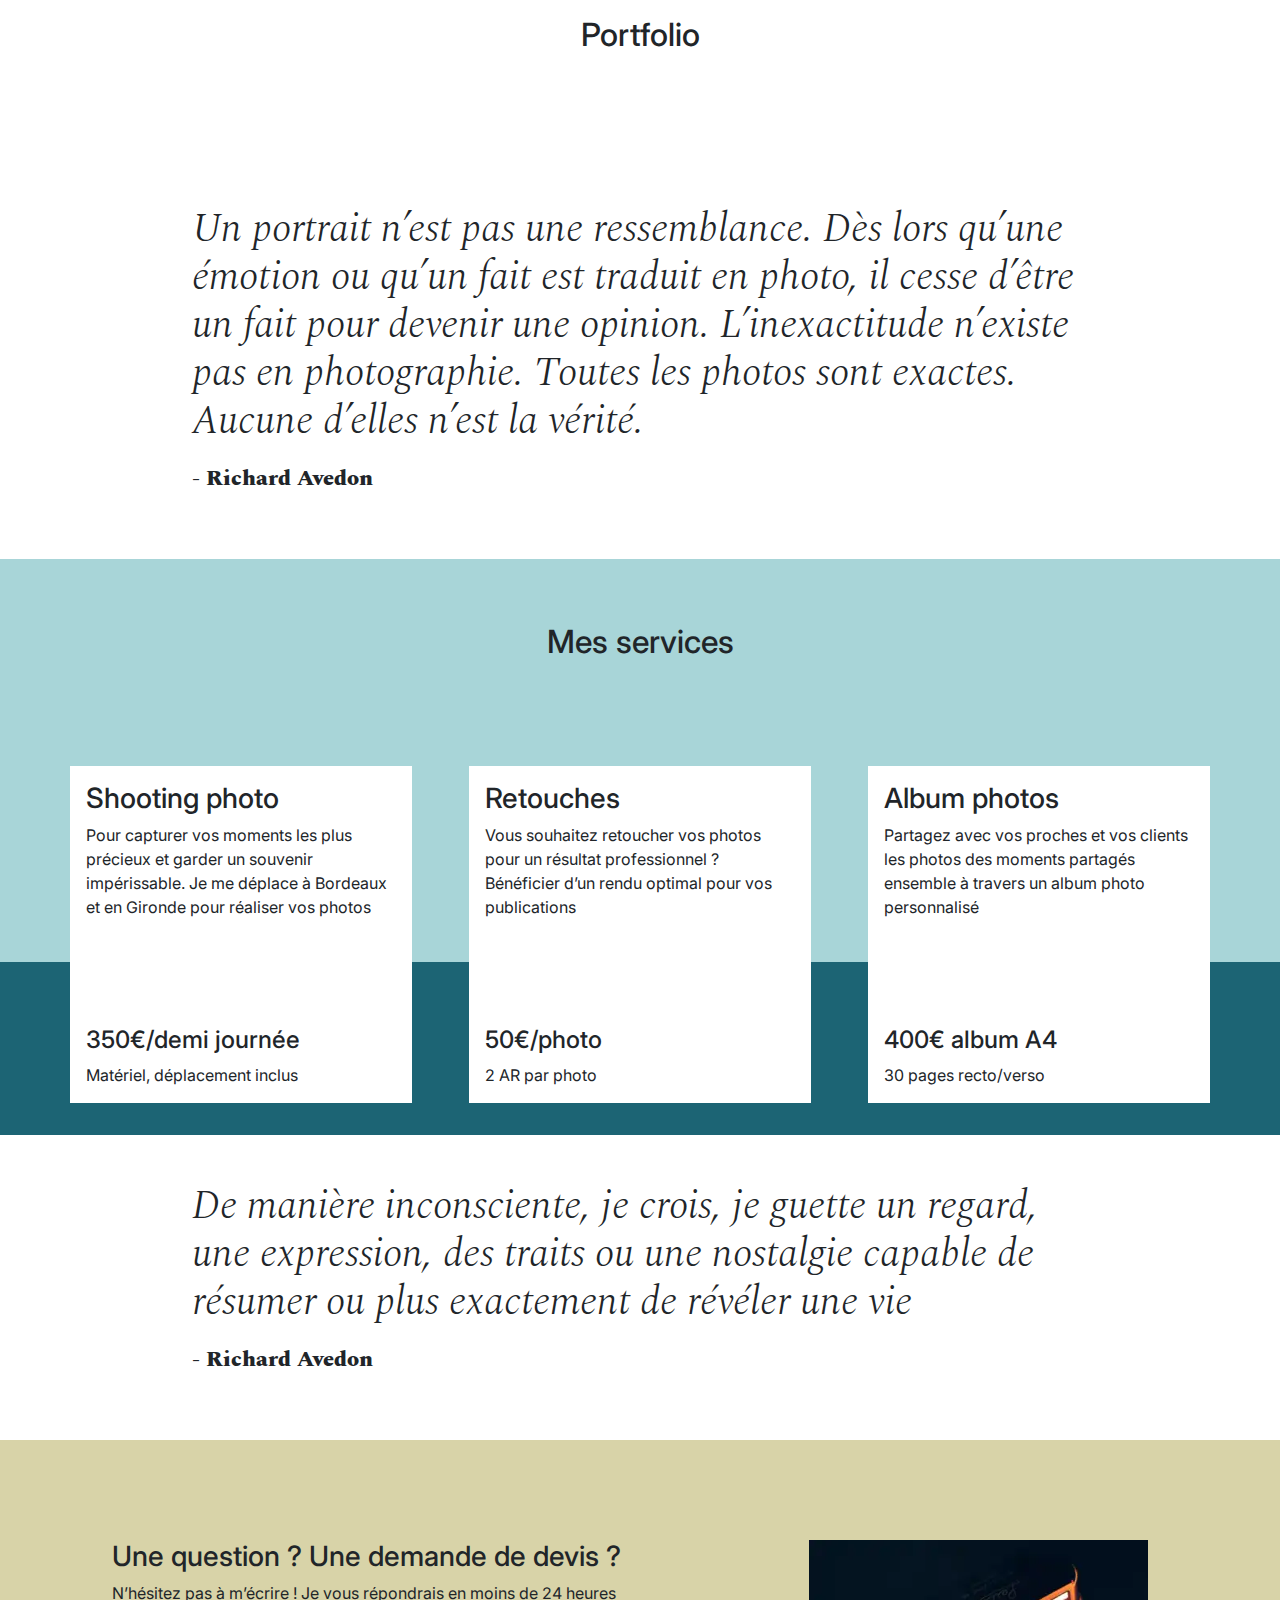
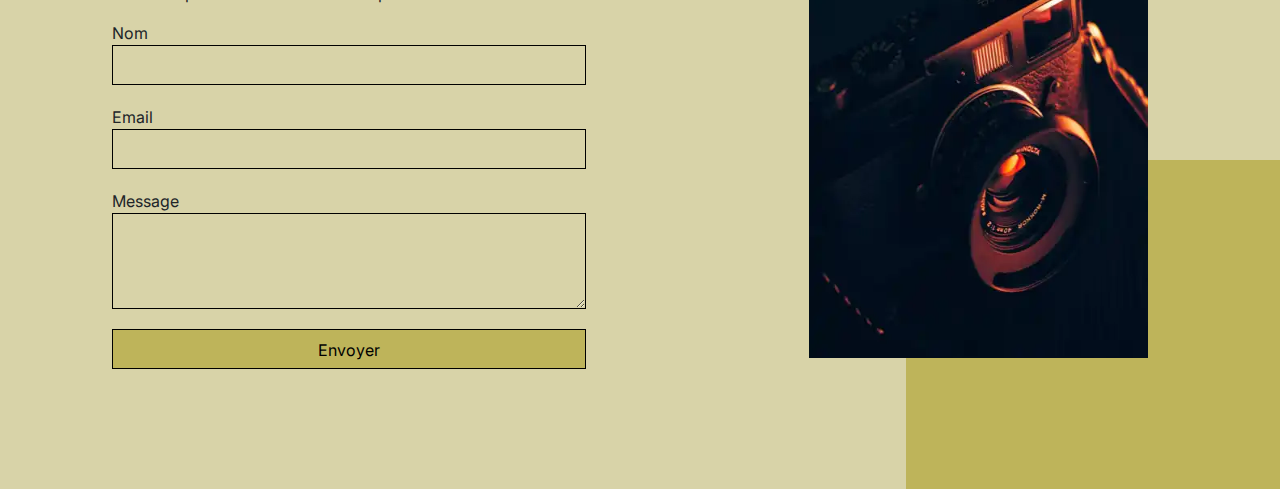
==== commit d4d40892: "modified html for better seo" ====
--- a/index.html
+++ b/index.html
@@ -53,7 +53,7 @@
         <meta name="twitter:image" content="https://beseb.github.io/nina_carducci_portfolio/assets/images/nina.webp" />
         <meta name="twitter:url" content="https://beseb.github.io/nina_carducci_portfolio" />
         <title>Nina Carducci Photographe Événementiel - Bordeaux</title>
-        <meta name="description" content="Nina Carducci, photographe, vous accompagne pour saisir vos évènements les plus importants. Shooting, retouches et albums photos à Bordeaux" />
+        <meta name="description" content="Nina Carducci vous accompagne pour photographier vos évènements les plus importants. Shooting, retouches et albums photos à Bordeaux et ses alentours" />
         <meta name="robots" content="index, follow" />
     </head>
     <body>
@@ -99,7 +99,7 @@
                 <div id="about-me">
                     <h2 class="about-me__title">Nina Carducci - Photographe à Bordeaux et ses alentours</h2>
                     <h3 class="about-me__introduction">
-                        Devenir photographe était pour moi une évidence. Comme si j’y étais prédestiné. Saisir un moment, une émotion, une situation, un endroit, une lumière et les rendre immortels, voilà ce qui me fait vibrer.
+                        Devenir photographe était pour moi une évidence. Comme si j’y étais prédestiné.<a href="#contact">Contactez-moi</a> pour saisir un moment, une émotion, une situation, un endroit, une lumière et les rendre immortels, voilà ce qui me fait vibrer.
                     </h3>
                     <p>
                         Nous passons notre vie à chercher le bonheur, et lorsque nous y touchons, nous n’avons qu’une envie : le figer au travers de photographies pour le savourer avec les personnes qui sont importantes à nos yeux, ou le
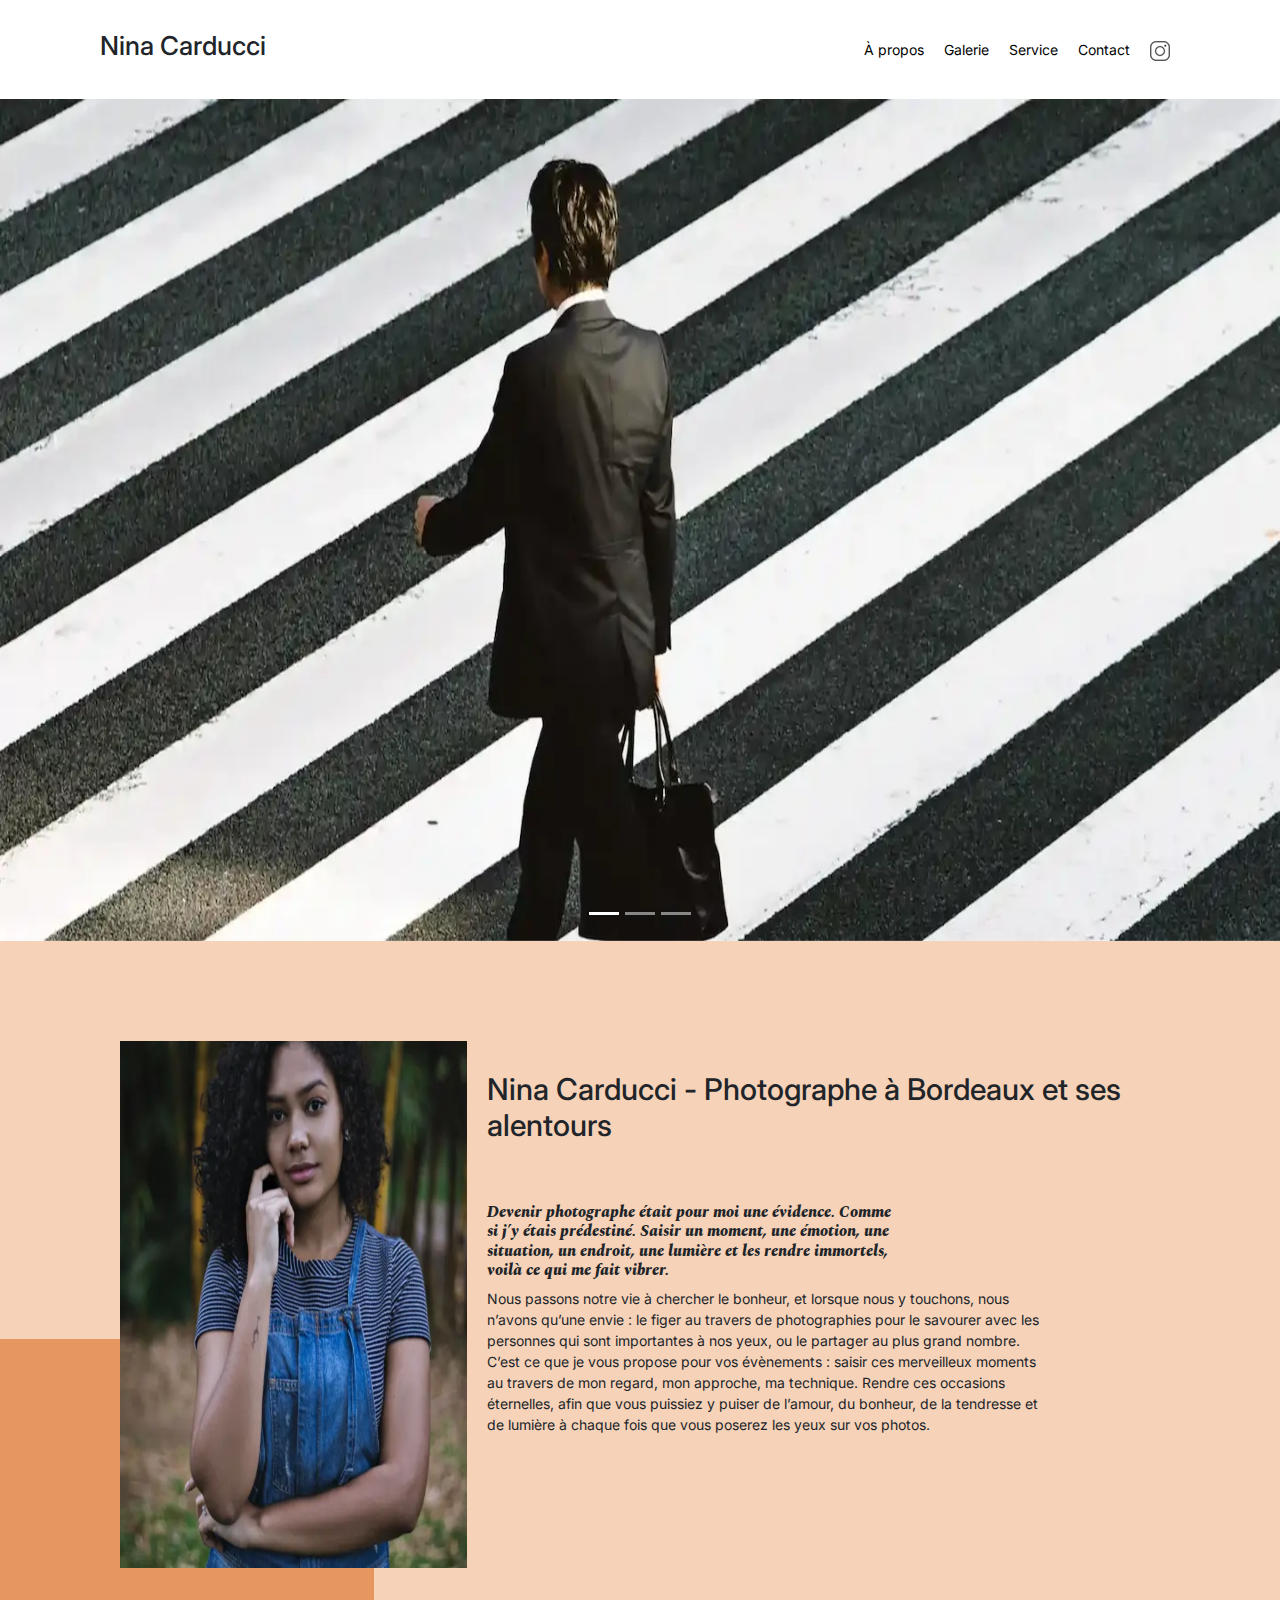
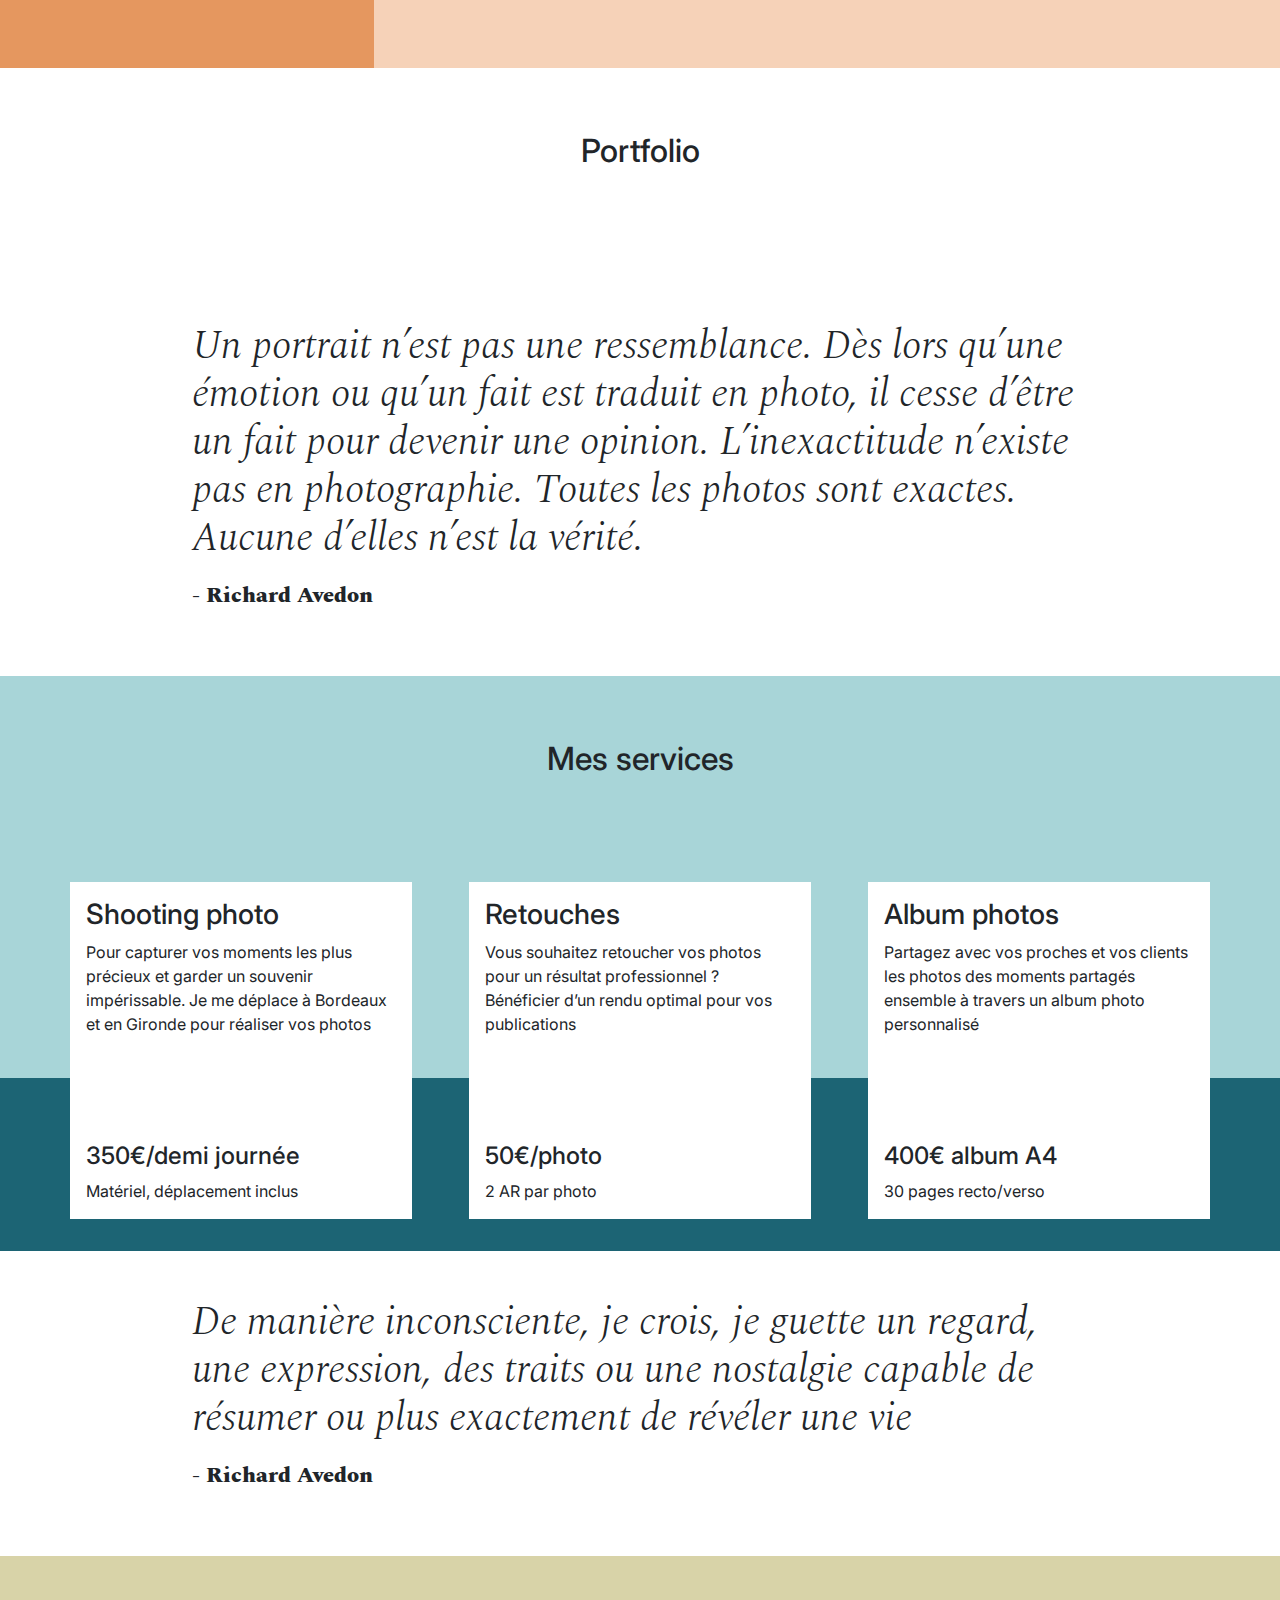
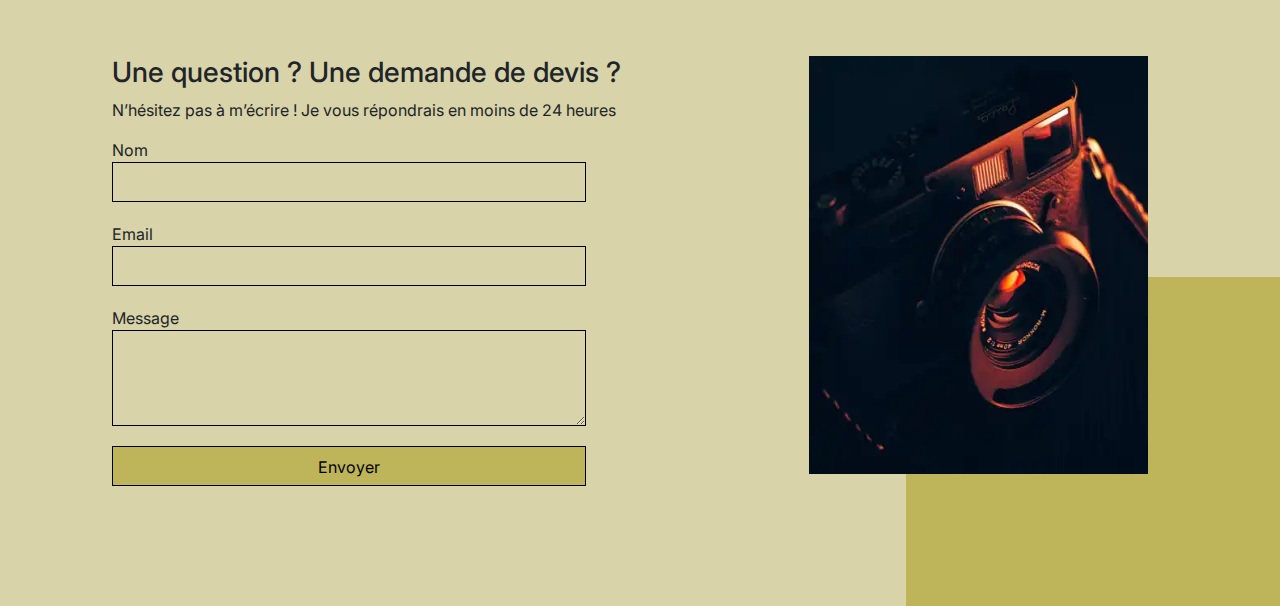
==== commit 1b36cd3f: "fix nina img and seo" ====
--- a/index.html
+++ b/index.html
@@ -1,201 +1,18 @@
-<!DOCTYPE html>
-<html lang="fr-fr" prefix=" og: https://ogp.me/ns/website#">
-    <head>
-        <meta name="viewport" content="width=device-width,initial-scale=1" />
-        <meta name="google-site-verification" content="oUi47GJhdOAhpEYFqXyJdhilSeebxO3IxSy7YpGoUKU" />
-        <link rel="stylesheet" href="./assets/bootstrap/bootstrap.css" />
-        <link rel="stylesheet" href="./assets/style.css"  />
-        <link rel="preconnect" href="https://fonts.googleapis.com" />
-        <link rel="preconnect" href="https://fonts.gstatic.com" crossorigin />
-        <link href="https://fonts.googleapis.com/css2?family=Inter&family=Spectral:ital,wght@0,400;1,300;1,400;1,800&display=swap" rel="stylesheet" />
-        <meta charset="UTF-8" />
-        <script defer src="https://cdn.jsdelivr.net/npm/bootstrap@5.2.3/dist/js/bootstrap.bundle.min.js" integrity="sha384-kenU1KFdBIe4zVF0s0G1M5b4hcpxyD9F7jL+jjXkk+Q2h455rYXK/7HAuoJl+0I4" crossorigin="anonymous"></script>
-        <script src="https://code.jquery.com/jquery-3.4.1.min.js" integrity="sha256-CSXorXvZcTkaix6Yvo6HppcZGetbYMGWSFlBw8HfCJo=" crossorigin="anonymous"></script>
-        <script defer="defer" src="./assets/maugallery.js"></script>
-        <script defer="defer" src="./assets/scripts.js"></script>
-        <script type="application/ld+json">
-            {
-                "@context": "http://schema.org",
-                "@type": ["LocalBusiness", "Service"],
-                "name": "Nina Carducci",
-                "description": "Nina Carducci, photographe freelance à Bordeaux et ses alentours",
-                "image": "https://beseb.github.io/nina_carducci_portfolio/assets/images/nina.webp",
-                "url": "https://beseb.github.io/nina_carducci_portfolio/index.html",
-                "address": {
-                    "@type": "PostalAddress",
-                    "streetAddress": "68 avenue Alsace-Lorraine",
-                    "postalCode": "33200",
-                    "addressLocality": "Bordeaux",
-                    "addressCountry": "FR"
-                },
-                "telephone": "05 56 67 78 89",
-                "openingHours": "Mo-Fr 10:00-19:00",
-                "priceRange": "50 € - 400 €"
-            }
-        </script>
-        <meta property="og:type" content="business.business" />
-        <meta property="og:title" content="Nina Carducci Photographe Événementiel - Bordeaux" />
-        <meta property="og:description" content="Nina Carducci, photographe freelance à Bordeaux et ses alentours" />
-        <meta property="og:image" content="https://beseb.github.io/nina_carducci_portfolio/assets/images/nina.webp" />
-        <meta property="og:url" content="https://beseb.github.io/nina_carducci_portfolio" />
-        <meta property="business:contact_data:street_address" content="68 avenue Alsace-Lorraine" />
-        <meta property="business:contact_data:postal_code" content="33200" />
-        <meta property="business:contact_data:locality" content="Bordeaux" />
-        <meta property="business:contact_data:country_name" content="France" />
-        <meta property="business:contact_data:phone_number" content="05 56 67 78 89" />
-        <meta property="business:hours:day" content="Monday-Friday" />
-        <meta property="business:hours:start" content="10:00" />
-        <meta property="business:hours:end" content="19:00" />
-        <meta property="business:price_range" content="50€ - 400€" />
-        <meta name="twitter:card" content="summary_large_image" />
-        <meta name="twitter:title" content="Nina Carducci Photographe Événementiel - Bordeaux" />
-        <meta name="twitter:description" content="Nina Carducci, photographe freelance à Bordeaux et ses alentours" />
-        <meta name="twitter:image" content="https://beseb.github.io/nina_carducci_portfolio/assets/images/nina.webp" />
-        <meta name="twitter:url" content="https://beseb.github.io/nina_carducci_portfolio" />
-        <title>Nina Carducci Photographe Événementiel - Bordeaux</title>
-        <meta name="description" content="Nina Carducci vous accompagne pour photographier vos évènements les plus importants. Shooting, retouches et albums photos à Bordeaux et ses alentours" />
-        <meta name="robots" content="index, follow" />
-    </head>
-    <body>
-        <header class="top-header">
-            <h1 class="name">Nina Carducci</h1>
-            <nav class="nav">
-                <ul>
-                    <li><a href="#about">À propos</a></li>
-                    <li><a href="#gallery">Galerie</a></li>
-                    <li><a href="#services">Service</a></li>
-                    <li><a href="#contact">Contact</a></li>
-                    <li>
-                        <a class="social-link" href="https://www.instagram.com/ninacarducci.photo/?hl=fr" target="_blank"><img src="assets/images/instagram.webp" alt="Compte Instagram Nina Carducci" height="20" width="20" /></a>
-                    </li>
-                </ul>
-            </nav>
-        </header>
-        <main>
-            <div id="carousel">
-                <div id="carouselExampleIndicators" class="carousel slide" data-bs-ride="carousel">
-                    <div class="carousel-indicators">
-                        <button type="button" data-bs-target="#carouselExampleIndicators" data-bs-slide-to="0" class="active" aria-current="true" aria-label="Slide 1"></button>
-                        <button type="button" data-bs-target="#carouselExampleIndicators" data-bs-slide-to="1" aria-label="Slide 2"></button>
-                        <button type="button" data-bs-target="#carouselExampleIndicators" data-bs-slide-to="2" aria-label="Slide 3"></button>
-                    </div>
-                    <div class="carousel-inner">
-                        <div class="carousel-item active">
-                            <img src="./assets/images/slider/compressed/ryoji-iwata-wUZjnOv7t0g-unsplash.webp" class="d-block w-100" alt="photographie d'un homme en costume traversant un passage piéton" width="1821" height="842"/>
-                        </div>
-                        <div class="carousel-item"><img src="./assets/images/slider/compressed/nicholas-green-nPz8akkUmDI-unsplash.webp" class="d-block w-100" alt="photographie de spectateurs d'un concert" width="1821" height="842"/></div>
-                        <div class="carousel-item"><img src="./assets/images/slider/compressed/edward-cisneros-3_h6-1NPDGw-unsplash.webp" class="d-block w-100" alt="photo de mariés s'embrassant" width="1821" height="842"/></div>
-                    </div>
-                    <button class="carousel-control-prev" type="button" data-bs-target="#carouselExampleIndicators" data-bs-slide="prev">
-                        <span class="carousel-control-prev-icon" aria-hidden="true"></span><span class="visually-hidden">Previous</span>
-                    </button>
-                    <button class="carousel-control-next" type="button" data-bs-target="#carouselExampleIndicators" data-bs-slide="next">
-                        <span class="carousel-control-next-icon" aria-hidden="true"></span><span class="visually-hidden">Next</span>
-                    </button>
-                </div>
-            </div>
-            <div id="about">
-                <div class="picture left"><img src="./assets/images/nina.webp" alt="Nina Carducci autoportrait" height="399" width="400"/></div>
-                <div id="about-me">
-                    <h2 class="about-me__title">Nina Carducci - Photographe à Bordeaux et ses alentours</h2>
-                    <h3 class="about-me__introduction">
-                        Devenir photographe était pour moi une évidence. Comme si j’y étais prédestiné.<a href="#contact">Contactez-moi</a> pour saisir un moment, une émotion, une situation, un endroit, une lumière et les rendre immortels, voilà ce qui me fait vibrer.
-                    </h3>
-                    <p>
-                        Nous passons notre vie à chercher le bonheur, et lorsque nous y touchons, nous n’avons qu’une envie : le figer au travers de photographies pour le savourer avec les personnes qui sont importantes à nos yeux, ou le
-                        partager au plus grand nombre. C’est ce que je vous propose pour vos évènements : saisir ces merveilleux moments au travers de mon regard, mon approche, ma technique. Rendre ces occasions éternelles, afin que vous puissiez y puiser de
-                        l’amour, du bonheur, de la tendresse et de lumière à chaque fois que vous poserez les yeux sur vos photos.
-                    </p>
-                </div>
-            </div>
-            <div id="gallery">
-                <h2 class="title">Portfolio</h2>
-                <div class="container py-3">
-                    <div class="gallery" style="display: none;">
-                        <img data-gallery-tag="Concert" class="gallery-item" src="./assets/images/gallery/concerts/compressed/aaron-paul-wnX-fXzB6Cw-unsplash.webp" alt="photographie d'une salle de concert" />
-                        <img data-gallery-tag="Entreprises" class="gallery-item" src="./assets/images/gallery/entreprise/compressed/ali-morshedlou-WMD64tMfc4k-unsplash.webp" alt="Portrait d'un homme en costume" />
-                        <img data-gallery-tag="Entreprises" class="gallery-item" src="./assets/images/gallery/entreprise/compressed/jason-goodman-tHO1_OuKbg0-unsplash.webp" alt="Photos de femmes en entreprise" />
-                        <img data-gallery-tag="Mariages" class="gallery-item" src="./assets/images/gallery/mariage/compressed/hannah-busing-RvF2R_qMpRk-unsplash.webp" alt="Photo de mains se tenant" />
-                        <img data-gallery-tag="Portrait" class="gallery-item" src="./assets/images/gallery/portraits/compressed/ade-tunji-rVkhWWZFAtQ-unsplash.webp" alt="Portrait d'un homme fermant les yeux au soleil" />
-                        <img data-gallery-tag="Mariages" class="gallery-item" src="./assets/images/gallery/mariage/compressed/jakob-owens-SiniLJkXhMc-unsplash.webp" alt="Séance Photo pour le mariage d'un couple" />
-                        <img
-                            data-gallery-tag="Portrait"
-                            class="gallery-item"
-                            src="./assets/images/gallery/portraits/compressed/nino-van-prattenburg--443cl1uR_8-unsplash.webp"
-                            alt="Shooting d'une femme portant à lunettes devant un grillage"
-                        />
-                        <img data-gallery-tag="Concert" class="gallery-item" src="./assets/images/gallery/concerts/compressed/austin-neill-hgO1wFPXl3I-unsplash.webp" alt="Photo d'un chanteur sur scène" />
-                        <img data-gallery-tag="Entreprises" class="gallery-item" src="./assets/images/gallery/entreprise/compressed/mateus-campos-felipe-Fsgzm8N0hIY-unsplash.webp" alt="Photo d'une femme souriante dans son bureau" />
-                    </div>
-                </div>
-                <div class="quote">
-                    <figure>
-                        <blockquote>
-                            <p class="quote__text">
-                                Un portrait n’est pas une ressemblance. Dès lors qu’une émotion ou qu’un fait est traduit en photo, il cesse d’être un fait pour devenir une opinion. L’inexactitude n’existe pas en photographie. Toutes les
-                                photos sont exactes. Aucune d’elles n’est la vérité.
-                            </p>
-                        </blockquote>
-                        <figcaption class="quote__author">- Richard Avedon</figcaption>
-                    </figure>
-                </div>
-            </div>
-            <div id="services">
-                <h2 class="title">Mes services</h2>
-                <div class="container">
-                    <div class="service">
-                        <div class="service__description">
-                            <h3>Shooting photo</h3>
-                            <p>Pour capturer vos moments les plus précieux et garder un souvenir impérissable. Je me déplace à Bordeaux et en Gironde pour réaliser vos photos</p>
-                        </div>
-                        <div class="service__price">
-                            <h4>350€/demi journée</h4>
-                            <span>Matériel, déplacement inclus</span>
-                        </div>
-                    </div>
-                    <div class="service">
-                        <div class="service__description">
-                            <h3>Retouches</h3>
-                            <p>Vous souhaitez retoucher vos photos pour un résultat professionnel ? Bénéficier d’un rendu optimal pour vos publications</p>
-                        </div>
-                        <div class="service__price">
-                            <h4>50€/photo</h4>
-                            <span>2 AR par photo</span>
-                        </div>
-                    </div>
-                    <div class="service">
-                        <div class="service__description">
-                            <h3>Album photos</h3>
-                            <p>Partagez avec vos proches et vos clients les photos des moments partagés ensemble à travers un album photo personnalisé</p>
-                        </div>
-                        <div class="service__price">
-                            <h4>400€ album A4</h4>
-                            <span>30 pages recto/verso</span>
-                        </div>
-                    </div>
-                </div>
-            </div>
-            <div class="quote">
-                <figure>
-                    <blockquote><p class="quote__text">De manière inconsciente, je crois, je guette un regard, une expression, des traits ou une nostalgie capable de résumer ou plus exactement de révéler une vie</p></blockquote>
-                    <figcaption class="quote__author">- Richard Avedon</figcaption>
-                </figure>
-            </div>
-        </main>
-        <footer>
-            <div id="contact">
-                <div class="container">
-                    <div class="form-container">
-                        <h3>Une question ? Une demande de devis ?</h3>
-                        <p>N’hésitez pas à m’écrire ! Je vous répondrais en moins de 24 heures</p>
-                        <form action="#" method="post" role="form" aria-label="Formulaire de contact">
-                            <label for="nom">Nom</label><input type="text" name="nom" id="nom" aria-required="true" aria-labelledby="nom" required /><label for="email">Email</label><input type="email" name="email" id="email" aria-required="true" aria-labelledby="email"  required/><label for="message">Message</label>
-                            <textarea name="message" id="message" cols="30" rows="10" aria-required="true" aria-labelledby="message" required></textarea><input type="submit" value="Envoyer" />
-                        </form>
-                    </div>
-                    <div class="picture right"><img src="./assets/images/camera.webp" alt="Photo d'un appareil photo" height="418" width="417" /></div>
-                </div>
-            </div>
-        </footer>
-    </body>
-</html>
+<!DOCTYPE html><html lang="fr-fr" prefix=" og: https://ogp.me/ns/website#"><head><meta name="viewport" content="width=device-width,initial-scale=1"><meta name="google-site-verification" content="oUi47GJhdOAhpEYFqXyJdhilSeebxO3IxSy7YpGoUKU"><link rel="stylesheet" href="./assets/bootstrap/bootstrap.css"><link rel="stylesheet" href="./assets/style.css"><link rel="preconnect" href="https://fonts.googleapis.com"><link rel="preconnect" href="https://fonts.gstatic.com" crossorigin><link href="https://fonts.googleapis.com/css2?family=Inter&family=Spectral:ital,wght@0,400;1,300;1,400;1,800&display=swap" rel="stylesheet"><meta charset="UTF-8"><script defer="defer" src="https://cdn.jsdelivr.net/npm/bootstrap@5.2.3/dist/js/bootstrap.bundle.min.js" integrity="sha384-kenU1KFdBIe4zVF0s0G1M5b4hcpxyD9F7jL+jjXkk+Q2h455rYXK/7HAuoJl+0I4" crossorigin="anonymous"></script><script src="https://code.jquery.com/jquery-3.4.1.min.js" integrity="sha256-CSXorXvZcTkaix6Yvo6HppcZGetbYMGWSFlBw8HfCJo=" crossorigin="anonymous"></script><script defer="defer" src="./assets/maugallery.js"></script><script defer="defer" src="./assets/scripts.js"></script><script type="application/ld+json">{
+    "@context": "http://schema.org",
+    "@type": ["LocalBusiness", "Service"],
+    "name": "Nina Carducci",
+    "description": "Nina Carducci, photographe freelance à Bordeaux et ses alentours",
+    "image": "https://beseb.github.io/nina_carducci_portfolio/assets/images/nina.webp",
+    "url": "https://beseb.github.io/nina_carducci_portfolio/index.html",
+    "address": {
+        "@type": "PostalAddress",
+        "streetAddress": "68 avenue Alsace-Lorraine",
+        "postalCode": "33200",
+        "addressLocality": "Bordeaux",
+        "addressCountry": "FR"
+    },
+    "telephone": "05 56 67 78 89",
+    "openingHours": "Mo-Fr 10:00-19:00",
+    "priceRange": "50 € - 400 €"
+}</script><meta property="og:type" content="business.business"><meta property="og:title" content="Nina Carducci Photographe Événementiel - Bordeaux"><meta property="og:description" content="Nina Carducci, photographe freelance à Bordeaux et ses alentours"><meta property="og:image" content="https://beseb.github.io/nina_carducci_portfolio/assets/images/nina.webp"><meta property="og:url" content="https://beseb.github.io/nina_carducci_portfolio"><meta property="business:contact_data:street_address" content="68 avenue Alsace-Lorraine"><meta property="business:contact_data:postal_code" content="33200"><meta property="business:contact_data:locality" content="Bordeaux"><meta property="business:contact_data:country_name" content="France"><meta property="business:contact_data:phone_number" content="05 56 67 78 89"><meta property="business:hours:day" content="Monday-Friday"><meta property="business:hours:start" content="10:00"><meta property="business:hours:end" content="19:00"><meta property="business:price_range" content="50€ - 400€"><meta name="twitter:card" content="summary_large_image"><meta name="twitter:title" content="Nina Carducci Photographe Événementiel - Bordeaux"><meta name="twitter:description" content="Nina Carducci, photographe freelance à Bordeaux et ses alentours"><meta name="twitter:image" content="https://beseb.github.io/nina_carducci_portfolio/assets/images/nina.webp"><meta name="twitter:url" content="https://beseb.github.io/nina_carducci_portfolio"><title>Nina Carducci Photographe Événementiel - Bordeaux</title><meta name="description" content="Nina Carducci vous accompagne pour photographier vos évènements les plus importants. Shooting, retouches et albums photos à Bordeaux et ses alentours"><meta name="robots" content="index, follow"></head><body><header class="top-header"><h1 class="name">Nina Carducci</h1><nav class="nav"><ul><li><a href="#about">À propos</a></li><li><a href="#gallery">Galerie</a></li><li><a href="#services">Service</a></li><li><a href="#contact">Contact</a></li><li><a class="social-link" href="https://www.instagram.com/ninacarducci.photo/?hl=fr" target="_blank"><img src="assets/images/instagram.webp" alt="Compte Instagram Nina Carducci" height="20" width="20"></a></li></ul></nav></header><main><div id="carousel"><div id="carouselExampleIndicators" class="carousel slide" data-bs-ride="carousel"><div class="carousel-indicators"><button type="button" data-bs-target="#carouselExampleIndicators" data-bs-slide-to="0" class="active" aria-current="true" aria-label="Slide 1"></button><button type="button" data-bs-target="#carouselExampleIndicators" data-bs-slide-to="1" aria-label="Slide 2"></button><button type="button" data-bs-target="#carouselExampleIndicators" data-bs-slide-to="2" aria-label="Slide 3"></button></div><div class="carousel-inner"><div class="carousel-item active"><img src="./assets/images/slider/compressed/ryoji-iwata-wUZjnOv7t0g-unsplash.webp" class="d-block w-100" alt="photographie d'un homme en costume traversant un passage piéton" width="1821" height="842"></div><div class="carousel-item"><img src="./assets/images/slider/compressed/nicholas-green-nPz8akkUmDI-unsplash.webp" class="d-block w-100" alt="photographie de spectateurs d'un concert" width="1821" height="842"></div><div class="carousel-item"><img src="./assets/images/slider/compressed/edward-cisneros-3_h6-1NPDGw-unsplash.webp" class="d-block w-100" alt="photo de mariés s'embrassant" width="1821" height="842"></div></div><button class="carousel-control-prev" type="button" data-bs-target="#carouselExampleIndicators" data-bs-slide="prev"><span class="carousel-control-prev-icon" aria-hidden="true"></span><span class="visually-hidden">Previous</span></button><button class="carousel-control-next" type="button" data-bs-target="#carouselExampleIndicators" data-bs-slide="next"><span class="carousel-control-next-icon" aria-hidden="true"></span><span class="visually-hidden">Next</span></button></div></div><div id="about"><div class="picture left"><img src="./assets/images/nina.webp" alt="Nina Carducci autoportrait" height="527" width="526"></div><div id="about-me"><h2 class="about-me__title">Nina Carducci - Photographe à Bordeaux et ses alentours</h2><h3 class="about-me__introduction">Devenir photographe était pour moi une évidence. Comme si j’y étais prédestiné. Saisir un moment, une émotion, une situation, un endroit, une lumière et les rendre immortels, voilà ce qui me fait vibrer.</h3><p>Nous passons notre vie à chercher le bonheur, et lorsque nous y touchons, nous n’avons qu’une envie : le figer au travers de photographies pour le savourer avec les personnes qui sont importantes à nos yeux, ou le partager au plus grand nombre. C’est ce que je vous propose pour vos évènements : saisir ces merveilleux moments au travers de mon regard, mon approche, ma technique. Rendre ces occasions éternelles, afin que vous puissiez y puiser de l’amour, du bonheur, de la tendresse et de lumière à chaque fois que vous poserez les yeux sur vos photos.</p></div></div><div id="gallery"><h2 class="title">Portfolio</h2><div class="container py-3"><div class="gallery" style="display:none"><img data-gallery-tag="Concert" class="gallery-item" src="./assets/images/gallery/concerts/compressed/aaron-paul-wnX-fXzB6Cw-unsplash.webp" alt="photographie d'une salle de concert"> <img data-gallery-tag="Entreprises" class="gallery-item" src="./assets/images/gallery/entreprise/compressed/ali-morshedlou-WMD64tMfc4k-unsplash.webp" alt="Portrait d'un homme en costume"> <img data-gallery-tag="Entreprises" class="gallery-item" src="./assets/images/gallery/entreprise/compressed/jason-goodman-tHO1_OuKbg0-unsplash.webp" alt="Photos de femmes en entreprise"> <img data-gallery-tag="Mariages" class="gallery-item" src="./assets/images/gallery/mariage/compressed/hannah-busing-RvF2R_qMpRk-unsplash.webp" alt="Photo de mains se tenant"> <img data-gallery-tag="Portrait" class="gallery-item" src="./assets/images/gallery/portraits/compressed/ade-tunji-rVkhWWZFAtQ-unsplash.webp" alt="Portrait d'un homme fermant les yeux au soleil"> <img data-gallery-tag="Mariages" class="gallery-item" src="./assets/images/gallery/mariage/compressed/jakob-owens-SiniLJkXhMc-unsplash.webp" alt="Séance Photo pour le mariage d'un couple"> <img data-gallery-tag="Portrait" class="gallery-item" src="./assets/images/gallery/portraits/compressed/nino-van-prattenburg--443cl1uR_8-unsplash.webp" alt="Shooting d'une femme portant à lunettes devant un grillage"> <img data-gallery-tag="Concert" class="gallery-item" src="./assets/images/gallery/concerts/compressed/austin-neill-hgO1wFPXl3I-unsplash.webp" alt="Photo d'un chanteur sur scène"> <img data-gallery-tag="Entreprises" class="gallery-item" src="./assets/images/gallery/entreprise/compressed/mateus-campos-felipe-Fsgzm8N0hIY-unsplash.webp" alt="Photo d'une femme souriante dans son bureau"></div></div><div class="quote"><figure><blockquote><p class="quote__text">Un portrait n’est pas une ressemblance. Dès lors qu’une émotion ou qu’un fait est traduit en photo, il cesse d’être un fait pour devenir une opinion. L’inexactitude n’existe pas en photographie. Toutes les photos sont exactes. Aucune d’elles n’est la vérité.</p></blockquote><figcaption class="quote__author">- Richard Avedon</figcaption></figure></div></div><div id="services"><h2 class="title">Mes services</h2><div class="container"><div class="service"><div class="service__description"><h3>Shooting photo</h3><p>Pour capturer vos moments les plus précieux et garder un souvenir impérissable. Je me déplace à Bordeaux et en Gironde pour réaliser vos photos</p></div><div class="service__price"><h4>350€/demi journée</h4><span>Matériel, déplacement inclus</span></div></div><div class="service"><div class="service__description"><h3>Retouches</h3><p>Vous souhaitez retoucher vos photos pour un résultat professionnel ? Bénéficier d’un rendu optimal pour vos publications</p></div><div class="service__price"><h4>50€/photo</h4><span>2 AR par photo</span></div></div><div class="service"><div class="service__description"><h3>Album photos</h3><p>Partagez avec vos proches et vos clients les photos des moments partagés ensemble à travers un album photo personnalisé</p></div><div class="service__price"><h4>400€ album A4</h4><span>30 pages recto/verso</span></div></div></div></div><div class="quote"><figure><blockquote><p class="quote__text">De manière inconsciente, je crois, je guette un regard, une expression, des traits ou une nostalgie capable de résumer ou plus exactement de révéler une vie</p></blockquote><figcaption class="quote__author">- Richard Avedon</figcaption></figure></div></main><footer><div id="contact"><div class="container"><div class="form-container"><h3>Une question ? Une demande de devis ?</h3><p>N’hésitez pas à m’écrire ! Je vous répondrais en moins de 24 heures</p><form action="#" method="post" role="form" aria-label="Formulaire de contact"><label for="nom">Nom</label><input type="text" name="nom" id="nom" aria-required="true" aria-labelledby="nom" required><label for="email">Email</label><input type="email" name="email" id="email" aria-required="true" aria-labelledby="email" required><label for="message">Message</label><textarea name="message" id="message" cols="30" rows="10" aria-required="true" aria-labelledby="message" required></textarea><input type="submit" value="Envoyer"></form></div><div class="picture right"><img src="./assets/images/camera.webp" alt="Photo d'un appareil photo" height="418" width="417"></div></div></div></footer></body></html>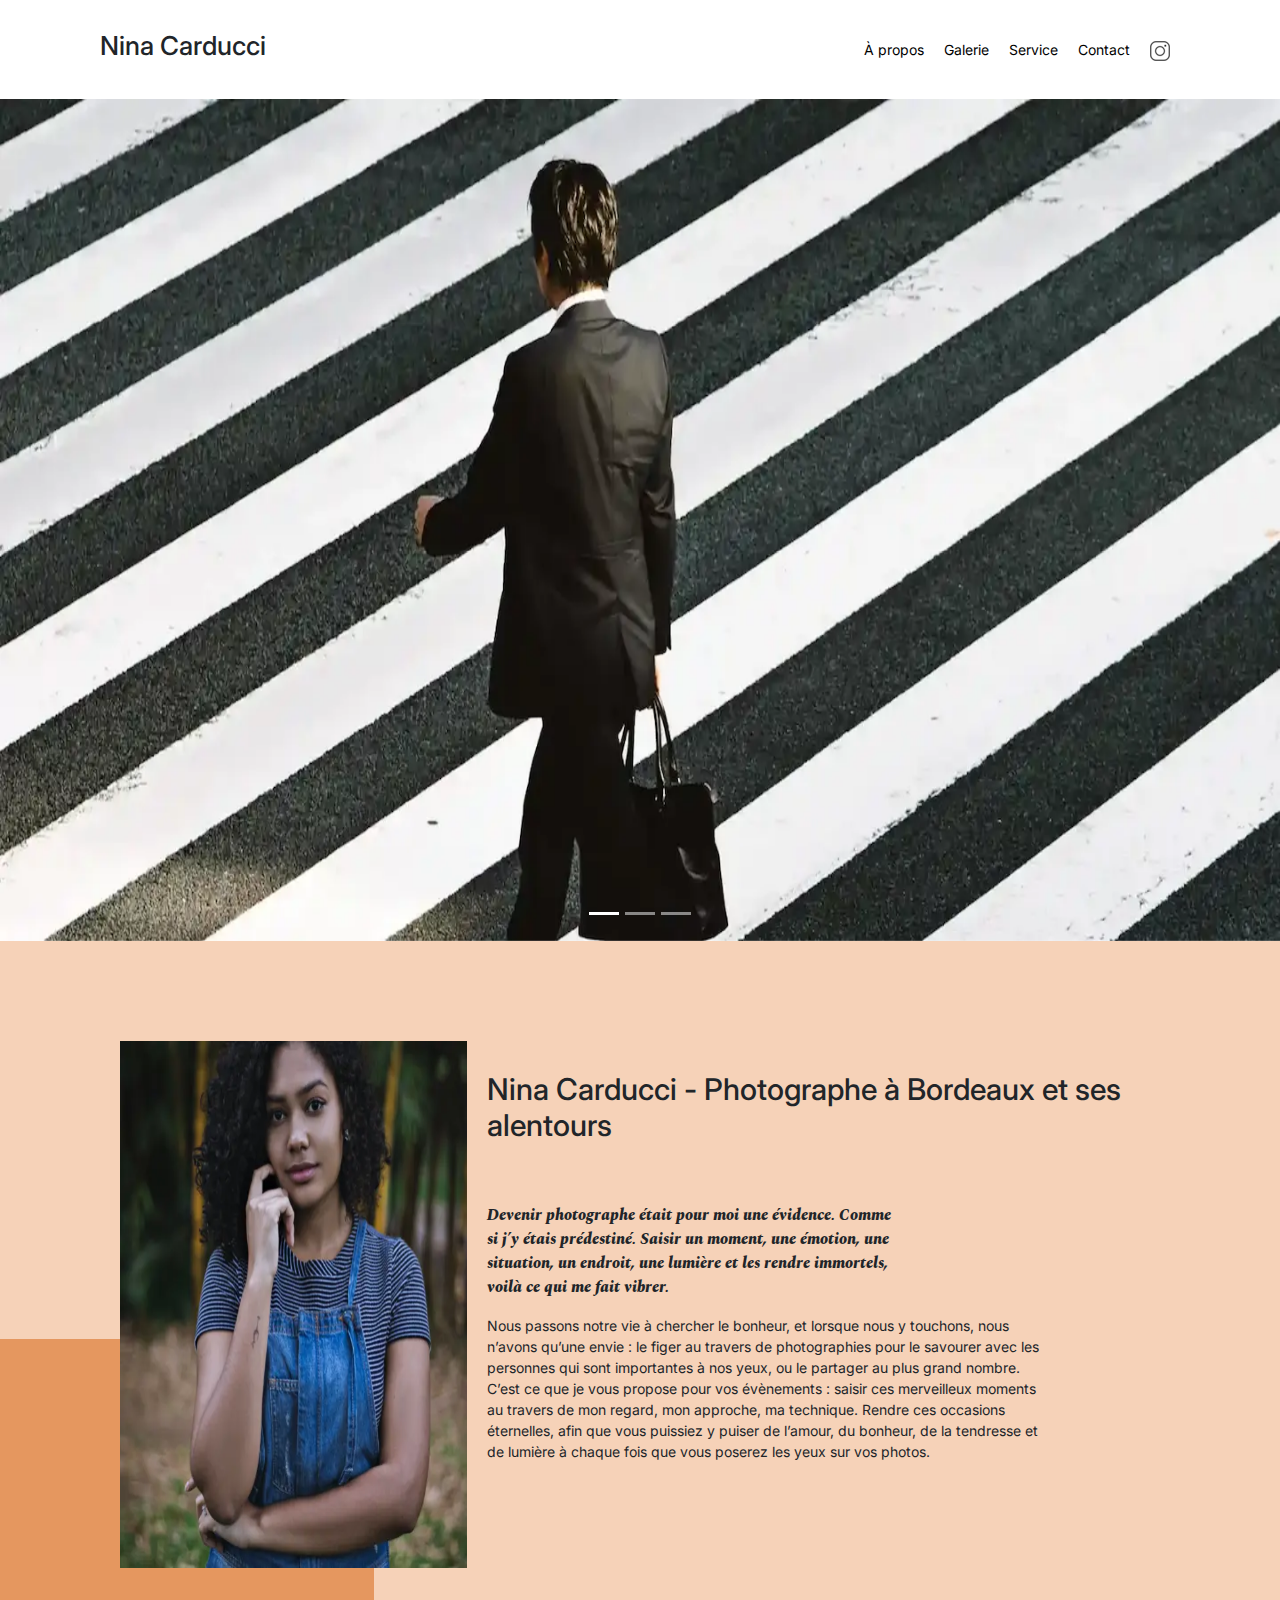
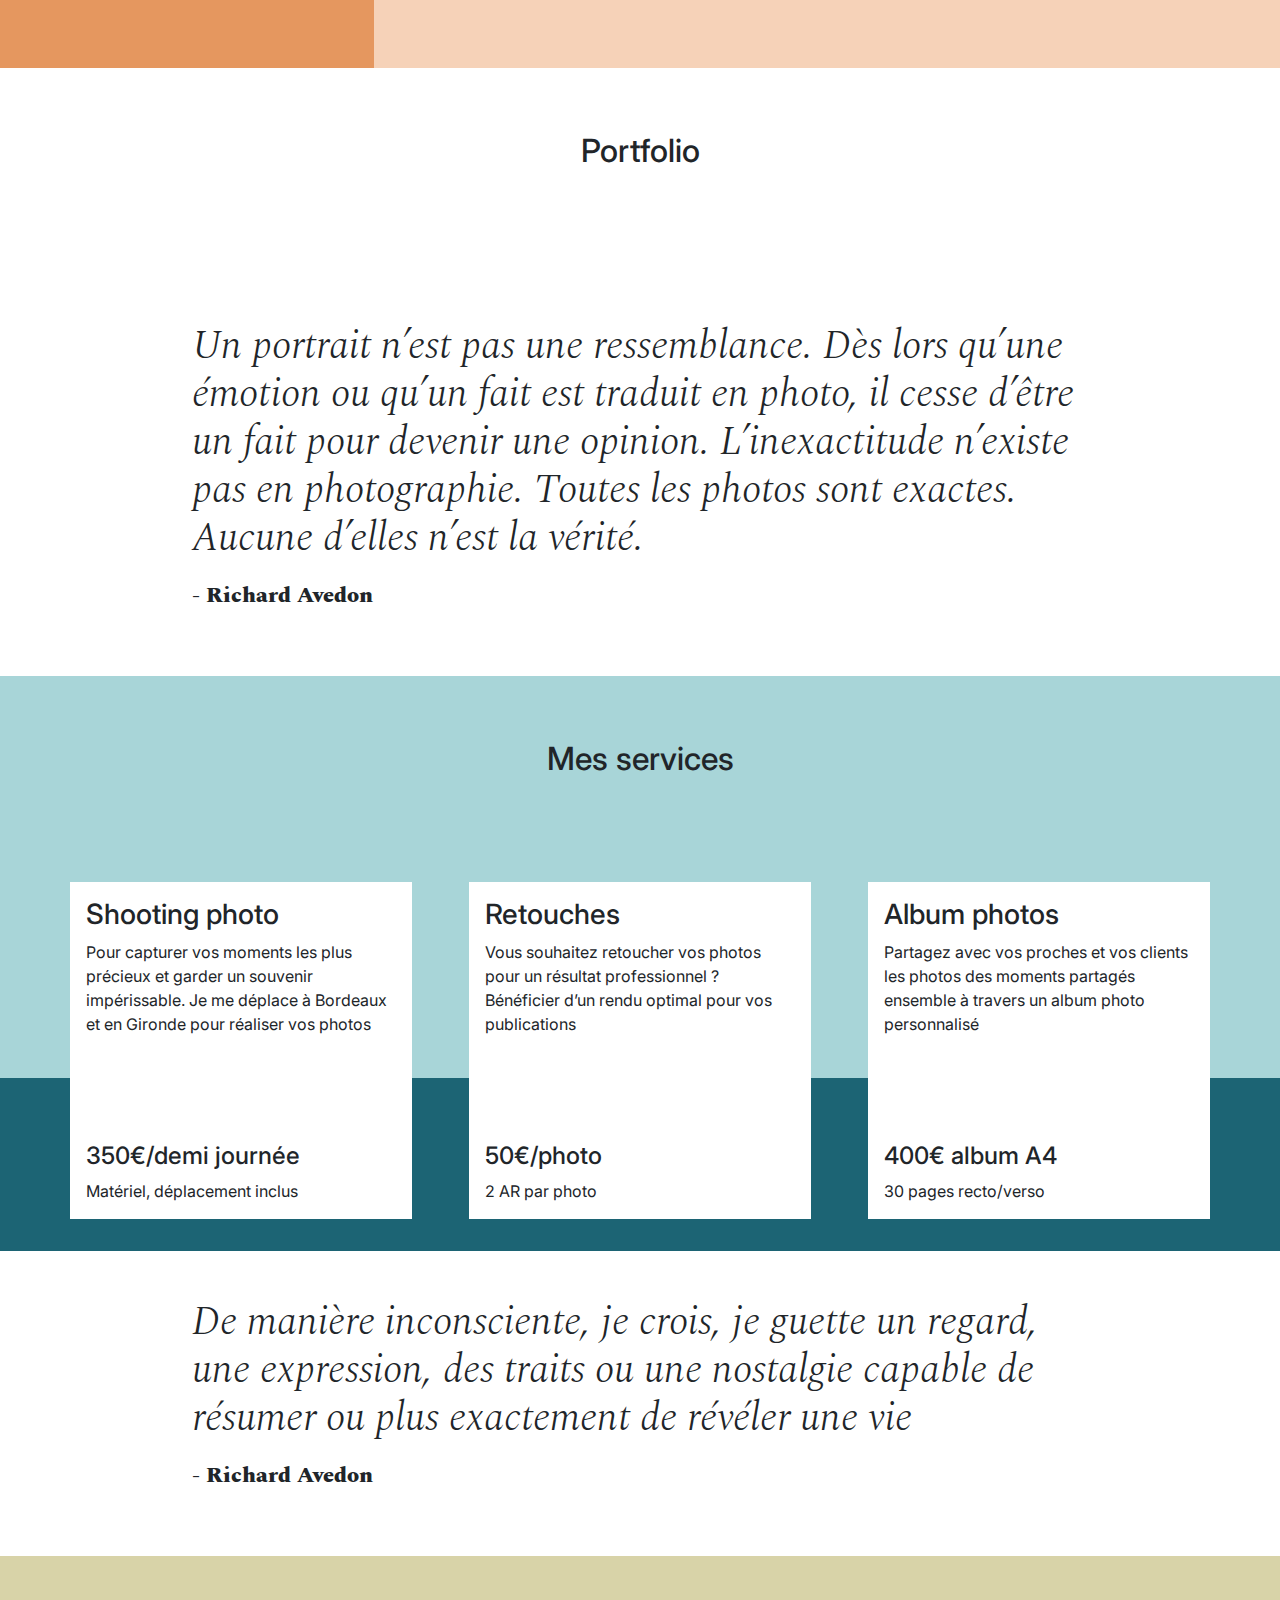
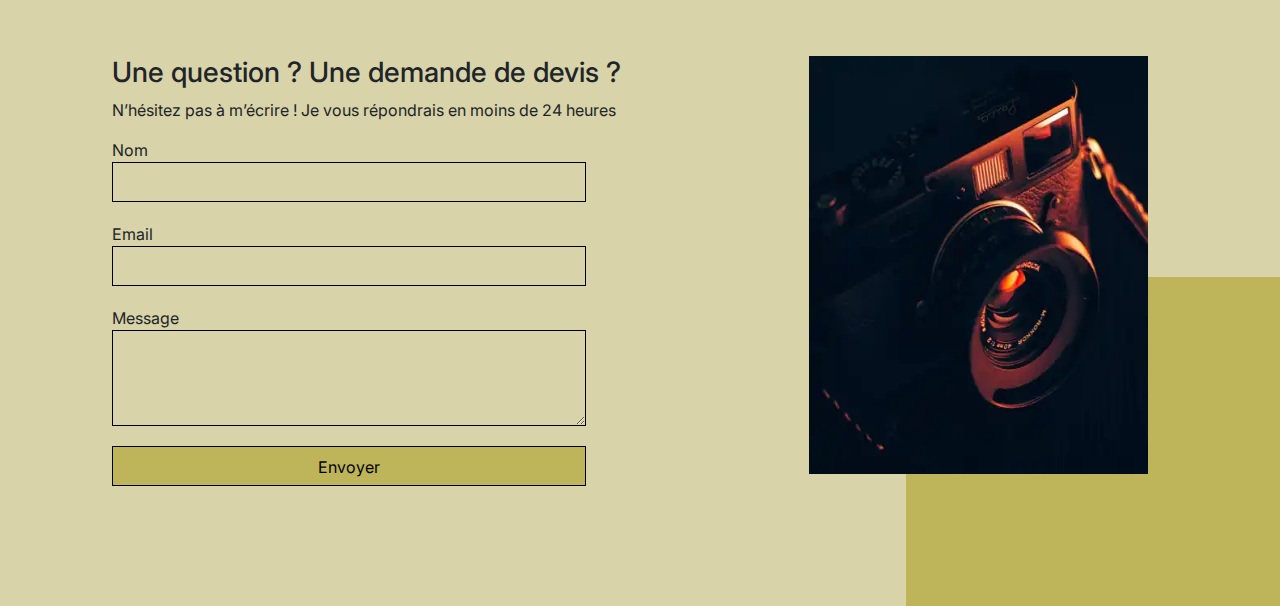
==== commit f50d911a: "modified blockquote dans l'introduction, checked css validator" ====
--- a/index.html
+++ b/index.html
@@ -1,18 +1 @@
-<!DOCTYPE html><html lang="fr-fr" prefix=" og: https://ogp.me/ns/website#"><head><meta name="viewport" content="width=device-width,initial-scale=1"><meta name="google-site-verification" content="oUi47GJhdOAhpEYFqXyJdhilSeebxO3IxSy7YpGoUKU"><link rel="stylesheet" href="./assets/bootstrap/bootstrap.css"><link rel="stylesheet" href="./assets/style.css"><link rel="preconnect" href="https://fonts.googleapis.com"><link rel="preconnect" href="https://fonts.gstatic.com" crossorigin><link href="https://fonts.googleapis.com/css2?family=Inter&family=Spectral:ital,wght@0,400;1,300;1,400;1,800&display=swap" rel="stylesheet"><meta charset="UTF-8"><script defer="defer" src="https://cdn.jsdelivr.net/npm/bootstrap@5.2.3/dist/js/bootstrap.bundle.min.js" integrity="sha384-kenU1KFdBIe4zVF0s0G1M5b4hcpxyD9F7jL+jjXkk+Q2h455rYXK/7HAuoJl+0I4" crossorigin="anonymous"></script><script src="https://code.jquery.com/jquery-3.4.1.min.js" integrity="sha256-CSXorXvZcTkaix6Yvo6HppcZGetbYMGWSFlBw8HfCJo=" crossorigin="anonymous"></script><script defer="defer" src="./assets/maugallery.js"></script><script defer="defer" src="./assets/scripts.js"></script><script type="application/ld+json">{
-    "@context": "http://schema.org",
-    "@type": ["LocalBusiness", "Service"],
-    "name": "Nina Carducci",
-    "description": "Nina Carducci, photographe freelance à Bordeaux et ses alentours",
-    "image": "https://beseb.github.io/nina_carducci_portfolio/assets/images/nina.webp",
-    "url": "https://beseb.github.io/nina_carducci_portfolio/index.html",
-    "address": {
-        "@type": "PostalAddress",
-        "streetAddress": "68 avenue Alsace-Lorraine",
-        "postalCode": "33200",
-        "addressLocality": "Bordeaux",
-        "addressCountry": "FR"
-    },
-    "telephone": "05 56 67 78 89",
-    "openingHours": "Mo-Fr 10:00-19:00",
-    "priceRange": "50 € - 400 €"
-}</script><meta property="og:type" content="business.business"><meta property="og:title" content="Nina Carducci Photographe Événementiel - Bordeaux"><meta property="og:description" content="Nina Carducci, photographe freelance à Bordeaux et ses alentours"><meta property="og:image" content="https://beseb.github.io/nina_carducci_portfolio/assets/images/nina.webp"><meta property="og:url" content="https://beseb.github.io/nina_carducci_portfolio"><meta property="business:contact_data:street_address" content="68 avenue Alsace-Lorraine"><meta property="business:contact_data:postal_code" content="33200"><meta property="business:contact_data:locality" content="Bordeaux"><meta property="business:contact_data:country_name" content="France"><meta property="business:contact_data:phone_number" content="05 56 67 78 89"><meta property="business:hours:day" content="Monday-Friday"><meta property="business:hours:start" content="10:00"><meta property="business:hours:end" content="19:00"><meta property="business:price_range" content="50€ - 400€"><meta name="twitter:card" content="summary_large_image"><meta name="twitter:title" content="Nina Carducci Photographe Événementiel - Bordeaux"><meta name="twitter:description" content="Nina Carducci, photographe freelance à Bordeaux et ses alentours"><meta name="twitter:image" content="https://beseb.github.io/nina_carducci_portfolio/assets/images/nina.webp"><meta name="twitter:url" content="https://beseb.github.io/nina_carducci_portfolio"><title>Nina Carducci Photographe Événementiel - Bordeaux</title><meta name="description" content="Nina Carducci vous accompagne pour photographier vos évènements les plus importants. Shooting, retouches et albums photos à Bordeaux et ses alentours"><meta name="robots" content="index, follow"></head><body><header class="top-header"><h1 class="name">Nina Carducci</h1><nav class="nav"><ul><li><a href="#about">À propos</a></li><li><a href="#gallery">Galerie</a></li><li><a href="#services">Service</a></li><li><a href="#contact">Contact</a></li><li><a class="social-link" href="https://www.instagram.com/ninacarducci.photo/?hl=fr" target="_blank"><img src="assets/images/instagram.webp" alt="Compte Instagram Nina Carducci" height="20" width="20"></a></li></ul></nav></header><main><div id="carousel"><div id="carouselExampleIndicators" class="carousel slide" data-bs-ride="carousel"><div class="carousel-indicators"><button type="button" data-bs-target="#carouselExampleIndicators" data-bs-slide-to="0" class="active" aria-current="true" aria-label="Slide 1"></button><button type="button" data-bs-target="#carouselExampleIndicators" data-bs-slide-to="1" aria-label="Slide 2"></button><button type="button" data-bs-target="#carouselExampleIndicators" data-bs-slide-to="2" aria-label="Slide 3"></button></div><div class="carousel-inner"><div class="carousel-item active"><img src="./assets/images/slider/compressed/ryoji-iwata-wUZjnOv7t0g-unsplash.webp" class="d-block w-100" alt="photographie d'un homme en costume traversant un passage piéton" width="1821" height="842"></div><div class="carousel-item"><img src="./assets/images/slider/compressed/nicholas-green-nPz8akkUmDI-unsplash.webp" class="d-block w-100" alt="photographie de spectateurs d'un concert" width="1821" height="842"></div><div class="carousel-item"><img src="./assets/images/slider/compressed/edward-cisneros-3_h6-1NPDGw-unsplash.webp" class="d-block w-100" alt="photo de mariés s'embrassant" width="1821" height="842"></div></div><button class="carousel-control-prev" type="button" data-bs-target="#carouselExampleIndicators" data-bs-slide="prev"><span class="carousel-control-prev-icon" aria-hidden="true"></span><span class="visually-hidden">Previous</span></button><button class="carousel-control-next" type="button" data-bs-target="#carouselExampleIndicators" data-bs-slide="next"><span class="carousel-control-next-icon" aria-hidden="true"></span><span class="visually-hidden">Next</span></button></div></div><div id="about"><div class="picture left"><img src="./assets/images/nina.webp" alt="Nina Carducci autoportrait" height="527" width="526"></div><div id="about-me"><h2 class="about-me__title">Nina Carducci - Photographe à Bordeaux et ses alentours</h2><h3 class="about-me__introduction">Devenir photographe était pour moi une évidence. Comme si j’y étais prédestiné. Saisir un moment, une émotion, une situation, un endroit, une lumière et les rendre immortels, voilà ce qui me fait vibrer.</h3><p>Nous passons notre vie à chercher le bonheur, et lorsque nous y touchons, nous n’avons qu’une envie : le figer au travers de photographies pour le savourer avec les personnes qui sont importantes à nos yeux, ou le partager au plus grand nombre. C’est ce que je vous propose pour vos évènements : saisir ces merveilleux moments au travers de mon regard, mon approche, ma technique. Rendre ces occasions éternelles, afin que vous puissiez y puiser de l’amour, du bonheur, de la tendresse et de lumière à chaque fois que vous poserez les yeux sur vos photos.</p></div></div><div id="gallery"><h2 class="title">Portfolio</h2><div class="container py-3"><div class="gallery" style="display:none"><img data-gallery-tag="Concert" class="gallery-item" src="./assets/images/gallery/concerts/compressed/aaron-paul-wnX-fXzB6Cw-unsplash.webp" alt="photographie d'une salle de concert"> <img data-gallery-tag="Entreprises" class="gallery-item" src="./assets/images/gallery/entreprise/compressed/ali-morshedlou-WMD64tMfc4k-unsplash.webp" alt="Portrait d'un homme en costume"> <img data-gallery-tag="Entreprises" class="gallery-item" src="./assets/images/gallery/entreprise/compressed/jason-goodman-tHO1_OuKbg0-unsplash.webp" alt="Photos de femmes en entreprise"> <img data-gallery-tag="Mariages" class="gallery-item" src="./assets/images/gallery/mariage/compressed/hannah-busing-RvF2R_qMpRk-unsplash.webp" alt="Photo de mains se tenant"> <img data-gallery-tag="Portrait" class="gallery-item" src="./assets/images/gallery/portraits/compressed/ade-tunji-rVkhWWZFAtQ-unsplash.webp" alt="Portrait d'un homme fermant les yeux au soleil"> <img data-gallery-tag="Mariages" class="gallery-item" src="./assets/images/gallery/mariage/compressed/jakob-owens-SiniLJkXhMc-unsplash.webp" alt="Séance Photo pour le mariage d'un couple"> <img data-gallery-tag="Portrait" class="gallery-item" src="./assets/images/gallery/portraits/compressed/nino-van-prattenburg--443cl1uR_8-unsplash.webp" alt="Shooting d'une femme portant à lunettes devant un grillage"> <img data-gallery-tag="Concert" class="gallery-item" src="./assets/images/gallery/concerts/compressed/austin-neill-hgO1wFPXl3I-unsplash.webp" alt="Photo d'un chanteur sur scène"> <img data-gallery-tag="Entreprises" class="gallery-item" src="./assets/images/gallery/entreprise/compressed/mateus-campos-felipe-Fsgzm8N0hIY-unsplash.webp" alt="Photo d'une femme souriante dans son bureau"></div></div><div class="quote"><figure><blockquote><p class="quote__text">Un portrait n’est pas une ressemblance. Dès lors qu’une émotion ou qu’un fait est traduit en photo, il cesse d’être un fait pour devenir une opinion. L’inexactitude n’existe pas en photographie. Toutes les photos sont exactes. Aucune d’elles n’est la vérité.</p></blockquote><figcaption class="quote__author">- Richard Avedon</figcaption></figure></div></div><div id="services"><h2 class="title">Mes services</h2><div class="container"><div class="service"><div class="service__description"><h3>Shooting photo</h3><p>Pour capturer vos moments les plus précieux et garder un souvenir impérissable. Je me déplace à Bordeaux et en Gironde pour réaliser vos photos</p></div><div class="service__price"><h4>350€/demi journée</h4><span>Matériel, déplacement inclus</span></div></div><div class="service"><div class="service__description"><h3>Retouches</h3><p>Vous souhaitez retoucher vos photos pour un résultat professionnel ? Bénéficier d’un rendu optimal pour vos publications</p></div><div class="service__price"><h4>50€/photo</h4><span>2 AR par photo</span></div></div><div class="service"><div class="service__description"><h3>Album photos</h3><p>Partagez avec vos proches et vos clients les photos des moments partagés ensemble à travers un album photo personnalisé</p></div><div class="service__price"><h4>400€ album A4</h4><span>30 pages recto/verso</span></div></div></div></div><div class="quote"><figure><blockquote><p class="quote__text">De manière inconsciente, je crois, je guette un regard, une expression, des traits ou une nostalgie capable de résumer ou plus exactement de révéler une vie</p></blockquote><figcaption class="quote__author">- Richard Avedon</figcaption></figure></div></main><footer><div id="contact"><div class="container"><div class="form-container"><h3>Une question ? Une demande de devis ?</h3><p>N’hésitez pas à m’écrire ! Je vous répondrais en moins de 24 heures</p><form action="#" method="post" role="form" aria-label="Formulaire de contact"><label for="nom">Nom</label><input type="text" name="nom" id="nom" aria-required="true" aria-labelledby="nom" required><label for="email">Email</label><input type="email" name="email" id="email" aria-required="true" aria-labelledby="email" required><label for="message">Message</label><textarea name="message" id="message" cols="30" rows="10" aria-required="true" aria-labelledby="message" required></textarea><input type="submit" value="Envoyer"></form></div><div class="picture right"><img src="./assets/images/camera.webp" alt="Photo d'un appareil photo" height="418" width="417"></div></div></div></footer></body></html>+<!DOCTYPE html><html lang="fr-fr" prefix=" og: https://ogp.me/ns/website#"><head><meta name="viewport" content="width=device-width,initial-scale=1" /><meta name="google-site-verification" content="oUi47GJhdOAhpEYFqXyJdhilSeebxO3IxSy7YpGoUKU" /><link rel="stylesheet" href="./assets/bootstrap/bootstrap.css" /><link rel="stylesheet" href="./assets/style.css" /><link rel="preconnect" href="https://fonts.googleapis.com" /><link rel="preconnect" href="https://fonts.gstatic.com" crossorigin /><link href="https://fonts.googleapis.com/css2?family=Inter&family=Spectral:ital,wght@0,400;1,300;1,400;1,800&display=swap" rel="stylesheet" /><meta charset="UTF-8" /><script src="https://code.jquery.com/jquery-3.4.1.min.js" integrity="sha256-CSXorXvZcTkaix6Yvo6HppcZGetbYMGWSFlBw8HfCJo=" crossorigin="anonymous"></script><script defer src="https://cdn.jsdelivr.net/npm/bootstrap@5.2.3/dist/js/bootstrap.bundle.min.js" integrity="sha384-kenU1KFdBIe4zVF0s0G1M5b4hcpxyD9F7jL+jjXkk+Q2h455rYXK/7HAuoJl+0I4" crossorigin="anonymous"></script><script defer src="./assets/maugallery.js"></script><script defer src="./assets/scripts.js"></script><script type="application/ld+json">{ "@context": "http://schema.org", "@type": ["LocalBusiness", "Service"], "name": "Nina Carducci", "description": "Nina Carducci, photographe freelance à Bordeaux et ses alentours", "image": "https://beseb.github.io/nina_carducci_portfolio/assets/images/nina.webp", "url": "https://beseb.github.io/nina_carducci_portfolio/index.html", "address":{ "@type": "PostalAddress", "streetAddress": "68 avenue Alsace-Lorraine", "postalCode": "33200", "addressLocality": "Bordeaux", "addressCountry": "FR"}, "telephone": "05 56 67 78 89", "openingHours": "Mo-Fr 10:00-19:00", "priceRange": "50 € - 400 €"} </script><meta property="og:type" content="business.business" /><meta property="og:title" content="Nina Carducci Photographe Événementiel - Bordeaux" /><meta property="og:description" content="Nina Carducci, photographe freelance à Bordeaux et ses alentours" /><meta property="og:image" content="https://beseb.github.io/nina_carducci_portfolio/assets/images/nina.webp" /><meta property="og:url" content="https://beseb.github.io/nina_carducci_portfolio" /><meta property="business:contact_data:street_address" content="68 avenue Alsace-Lorraine" /><meta property="business:contact_data:postal_code" content="33200" /><meta property="business:contact_data:locality" content="Bordeaux" /><meta property="business:contact_data:country_name" content="France" /><meta property="business:contact_data:phone_number" content="05 56 67 78 89" /><meta property="business:hours:day" content="Monday-Friday" /><meta property="business:hours:start" content="10:00" /><meta property="business:hours:end" content="19:00" /><meta property="business:price_range" content="50€ - 400€" /><meta name="twitter:card" content="summary_large_image" /><meta name="twitter:title" content="Nina Carducci Photographe Événementiel - Bordeaux" /><meta name="twitter:description" content="Nina Carducci, photographe freelance à Bordeaux et ses alentours" /><meta name="twitter:image" content="https://beseb.github.io/nina_carducci_portfolio/assets/images/nina.webp" /><meta name="twitter:url" content="https://beseb.github.io/nina_carducci_portfolio" /><title>Nina Carducci Photographe Événementiel - Bordeaux</title><meta name="description" content="Nina Carducci vous accompagne pour photographier vos évènements les plus importants. Shooting, retouches et albums photos à Bordeaux et ses alentours" /><meta name="robots" content="index, follow" /></head><body><header class="top-header"><h1 class="name">Nina Carducci</h1><nav class="nav"><ul><li><a href="#about">À propos</a></li><li><a href="#gallery">Galerie</a></li><li><a href="#services">Service</a></li><li><a href="#contact">Contact</a></li><li><a class="social-link" href="https://www.instagram.com/ninacarducci.photo/?hl=fr" target="_blank"><img src="assets/images/instagram.webp" alt="Compte Instagram Nina Carducci" height="20" width="20" /></a></li></ul></nav></header><main><div id="carousel"><div id="carouselExampleIndicators" class="carousel slide" data-bs-ride="carousel"><div class="carousel-indicators"><button type="button" data-bs-target="#carouselExampleIndicators" data-bs-slide-to="0" class="active" aria-current="true" aria-label="Slide 1"></button><button type="button" data-bs-target="#carouselExampleIndicators" data-bs-slide-to="1" aria-label="Slide 2"></button><button type="button" data-bs-target="#carouselExampleIndicators" data-bs-slide-to="2" aria-label="Slide 3"></button></div><div class="carousel-inner"><div class="carousel-item active"><img src="./assets/images/slider/compressed/ryoji-iwata-wUZjnOv7t0g-unsplash.webp" class="d-block w-100" alt="photographie d'un homme en costume traversant un passage piéton" width="1821" height="842" /></div><div class="carousel-item"><img src="./assets/images/slider/compressed/nicholas-green-nPz8akkUmDI-unsplash.webp" class="d-block w-100" alt="photographie de spectateurs d'un concert" width="1821" height="842" /></div><div class="carousel-item"><img src="./assets/images/slider/compressed/edward-cisneros-3_h6-1NPDGw-unsplash.webp" class="d-block w-100" alt="photo de mariés s'embrassant" width="1821" height="842" /></div></div><button class="carousel-control-prev" type="button" data-bs-target="#carouselExampleIndicators" data-bs-slide="prev"><span class="carousel-control-prev-icon" aria-hidden="true"></span><span class="visually-hidden">Previous</span></button><button class="carousel-control-next" type="button" data-bs-target="#carouselExampleIndicators" data-bs-slide="next"><span class="carousel-control-next-icon" aria-hidden="true"></span><span class="visually-hidden">Next</span></button></div></div><div id="about"><div class="picture left"><img src="./assets/images/nina.webp" alt="Nina Carducci autoportrait" height="527" width="526" /></div><div id="about-me"><h2 class="about-me__title">Nina Carducci - Photographe à Bordeaux et ses alentours</h2><blockquote class="about-me__introduction" id="quote">Devenir photographe était pour moi une évidence. Comme si j’y étais prédestiné. Saisir un moment, une émotion, une situation, un endroit, une lumière et les rendre immortels, voilà ce qui me fait vibrer. </blockquote><p>Nous passons notre vie à chercher le bonheur, et lorsque nous y touchons, nous n’avons qu’une envie : le figer au travers de photographies pour le savourer avec les personnes qui sont importantes à nos yeux, ou le partager au plus grand nombre. C’est ce que je vous propose pour vos évènements : saisir ces merveilleux moments au travers de mon regard, mon approche, ma technique. Rendre ces occasions éternelles, afin que vous puissiez y puiser de l’amour, du bonheur, de la tendresse et de lumière à chaque fois que vous poserez les yeux sur vos photos. </p></div></div><div id="gallery"><h2 class="title">Portfolio</h2><div class="container py-3"><div class="gallery" style="display: none;"><img data-gallery-tag="Concert" class="gallery-item" src="./assets/images/gallery/concerts/compressed/aaron-paul-wnX-fXzB6Cw-unsplash.webp" alt="photographie d'une salle de concert" /><img data-gallery-tag="Entreprises" class="gallery-item" src="./assets/images/gallery/entreprise/compressed/ali-morshedlou-WMD64tMfc4k-unsplash.webp" alt="Portrait d'un homme en costume" /><img data-gallery-tag="Entreprises" class="gallery-item" src="./assets/images/gallery/entreprise/compressed/jason-goodman-tHO1_OuKbg0-unsplash.webp" alt="Photos de femmes en entreprise" /><img data-gallery-tag="Mariages" class="gallery-item" src="./assets/images/gallery/mariage/compressed/hannah-busing-RvF2R_qMpRk-unsplash.webp" alt="Photo de mains se tenant" /><img data-gallery-tag="Portrait" class="gallery-item" src="./assets/images/gallery/portraits/compressed/ade-tunji-rVkhWWZFAtQ-unsplash.webp" alt="Portrait d'un homme fermant les yeux au soleil" /><img data-gallery-tag="Mariages" class="gallery-item" src="./assets/images/gallery/mariage/compressed/jakob-owens-SiniLJkXhMc-unsplash.webp" alt="Séance Photo pour le mariage d'un couple" /><img data-gallery-tag="Portrait" class="gallery-item" src="./assets/images/gallery/portraits/compressed/nino-van-prattenburg--443cl1uR_8-unsplash.webp" alt="Shooting d'une femme portant à lunettes devant un grillage" /><img data-gallery-tag="Concert" class="gallery-item" src="./assets/images/gallery/concerts/compressed/austin-neill-hgO1wFPXl3I-unsplash.webp" alt="Photo d'un chanteur sur scène" /><img data-gallery-tag="Entreprises" class="gallery-item" src="./assets/images/gallery/entreprise/compressed/mateus-campos-felipe-Fsgzm8N0hIY-unsplash.webp" alt="Photo d'une femme souriante dans son bureau" /></div></div><div class="quote"><figure><blockquote><p class="quote__text">Un portrait n’est pas une ressemblance. Dès lors qu’une émotion ou qu’un fait est traduit en photo, il cesse d’être un fait pour devenir une opinion. L’inexactitude n’existe pas en photographie. Toutes les photos sont exactes. Aucune d’elles n’est la vérité. </p></blockquote><figcaption class="quote__author">- Richard Avedon</figcaption></figure></div></div><div id="services"><h2 class="title">Mes services</h2><div class="container"><div class="service"><div class="service__description"><h3>Shooting photo</h3><p>Pour capturer vos moments les plus précieux et garder un souvenir impérissable. Je me déplace à Bordeaux et en Gironde pour réaliser vos photos</p></div><div class="service__price"><h4>350€/demi journée</h4><span>Matériel, déplacement inclus</span></div></div><div class="service"><div class="service__description"><h3>Retouches</h3><p>Vous souhaitez retoucher vos photos pour un résultat professionnel ? Bénéficier d’un rendu optimal pour vos publications</p></div><div class="service__price"><h4>50€/photo</h4><span>2 AR par photo</span></div></div><div class="service"><div class="service__description"><h3>Album photos</h3><p>Partagez avec vos proches et vos clients les photos des moments partagés ensemble à travers un album photo personnalisé</p></div><div class="service__price"><h4>400€ album A4</h4><span>30 pages recto/verso</span></div></div></div></div><div class="quote"><figure><blockquote><p class="quote__text">De manière inconsciente, je crois, je guette un regard, une expression, des traits ou une nostalgie capable de résumer ou plus exactement de révéler une vie</p></blockquote><figcaption class="quote__author">- Richard Avedon</figcaption></figure></div></main><footer><div id="contact"><div class="container"><div class="form-container"><h3>Une question ? Une demande de devis ?</h3><p>N’hésitez pas à m’écrire ! Je vous répondrais en moins de 24 heures</p><form action="#" method="post" aria-label="Formulaire de contact"><label for="nom">Nom</label><input type="text" name="nom" id="nom" aria-required="true" aria-labelledby="nom" required /><label for="email">Email</label><input type="email" name="email" id="email" aria-required="true" aria-labelledby="email" required /><label for="message">Message</label><textarea name="message" id="message" cols="30" rows="10" aria-required="true" aria-labelledby="message" required></textarea><input type="submit" value="Envoyer" /></form></div><div class="picture right"><img src="./assets/images/camera.webp" alt="Photo d'un appareil photo" height="418" width="417" /></div></div></div></footer></body></html>--- a/assets/style.css
+++ b/assets/style.css
@@ -1,333 +1 @@
-body {
-    max-width: 1920px;
-    margin: auto;
-}
-* {
-    font-family: "Inter";
-    font-style: normal;
-}
-.top-header {
-    background-color: #fff;
-    position: sticky;
-    top: 0;
-    z-index: 1000;
-    display: flex;
-    justify-content: space-between;
-    padding-inline: 100px;
-    padding-block: 30px;
-    align-items: center;
-}
-.top-header .name {
-    font-size: 26px;
-}
-.nav ul {
-    display: flex;
-    list-style-type: none;
-    font-size: 14px;
-    margin-bottom: 0;
-}
-.nav li {
-    padding-inline: 10px;
-}
-.nav a {
-    text-decoration: none;
-    color: #000;
-}
-.social-link img {
-    width: 20px;
-}
-#about {
-    display: flex;
-    background-color: #f6d2b8;
-    padding-inline: 100px;
-    padding-block: 100px;
-    position: relative;
-}
-.picture.left::before {
-    content: " ";
-    background-color: #e5975f;
-    width: 374px;
-    height: 329px;
-    position: absolute;
-    bottom: 0;
-    left: 0;
-    z-index: -1;
-}
-.picture {
-    flex: 1;
-    margin: 0 20px;
-    z-index: 0;
-}
-.picture img {
-    width: 100%;
-}
-#about-me {
-    flex: 2;
-}
-.about-me__title {
-    margin-top: 1em;
-    margin-bottom: 60px;
-    font-size: 30px;
-}
-.about-me__introduction {
-    font-family: "Spectral";
-    font-weight: 800;
-    font-style: italic;
-    width: 60%;
-    font-size: 1rem;
-}
-#about-me p {
-    width: 80%;
-    font-size: 14px;
-}
-.title {
-    text-align: center;
-    padding-block: 2em;
-}
-.gallery .nav {
-    justify-content: center;
-}
-.nav-pills .nav-link.active-tag,
-.nav-pills .show > .nav-link {
-    color: #000;
-    background-color: #beb45a;
-    border-radius: 0;
-}
-.nav-pills .nav-link {
-    color: #000;
-}
-.item-column {
-    position: relative;
-    margin-bottom: 0 !important;
-    padding: 0;
-}
-.item-column::after {
-    content: "";
-    display: block;
-    padding-bottom: 100%;
-}
-.gallery-item {
-    position: absolute;
-    width: 100%;
-    height: 100%;
-    object-fit: cover;
-    padding: 0.5em;
-}
-.mg-prev,
-.mg-next {
-    width: 30px;
-    height: 30px;
-    border-radius: 0%;
-    justify-content: center;
-    align-items: center;
-    display: flex;
-    font-size: 24px;
-}
-.quote {
-    font-family: "Spectral";
-    font-style: italic;
-    width: 70%;
-    margin: auto;
-    padding-block: 3em;
-}
-.quote__text {
-    font-family: Spectral;
-    font-style: italic;
-    font-weight: 300;
-    font-size: 2.5rem;
-    line-height: 1.2;
-}
-.quote__author {
-    font-family: Spectral;
-    font-weight: 800;
-    font-size: 22px;
-}
-#services {
-    margin: auto;
-    background-color: #a8d5d8;
-    position: relative;
-}
-#services .container::before {
-    content: " ";
-    background-color: #1c6474;
-    position: absolute;
-    width: 100%;
-    height: 30%;
-    bottom: 0;
-    left: 0;
-    z-index: 0;
-}
-#services .container {
-    justify-content: space-between;
-    display: flex;
-    padding: 2em 0;
-}
-.service {
-    background-color: #fff;
-    max-width: 390px;
-    width: 30%;
-    height: 337px;
-    padding: 1em;
-    display: flex;
-    flex-direction: column;
-    justify-content: space-between;
-    z-index: 1;
-}
-#contact {
-    margin: auto;
-    background-color: #d8d3a8;
-    position: relative;
-    padding-inline: 100px;
-    padding-block: 100px;
-}
-#contact .container {
-    display: flex;
-}
-.picture.right::before {
-    content: " ";
-    background-color: #beb45a;
-    width: 374px;
-    height: 329px;
-    position: absolute;
-    bottom: 0;
-    right: 0;
-    z-index: -1;
-}
-.form-container {
-    flex: 2;
-}
-form {
-    display: flex;
-    flex-direction: column;
-    width: 70%;
-    align-items: flex-start;
-}
-form input {
-    width: 100%;
-    background-color: transparent;
-    border: solid 1px;
-    height: 2.5em;
-    margin-bottom: 20px;
-}
-form textarea {
-    width: 100%;
-    background-color: transparent;
-    border: solid 1px;
-    height: 5em;
-    line-height: 2.5em;
-    font-size: 1.2em;
-    margin-bottom: 20px;
-}
-input[type="submit"] {
-    background-color: #beb45a;
-    padding: 0.5em 1em;
-}
-@media all and (max-width: 1180px) {
-    .picture {
-        flex: 2;
-    }
-    #about,
-    #contact .container {
-        align-items: center;
-    }
-    .about-me__title {
-        margin-top: 0;
-        margin-bottom: 1em;
-    }
-    #about-me h6,
-    #about-me p {
-        width: 100%;
-    }
-}
-@media all and (max-width: 1000px) {
-    #about {
-        flex-direction: column;
-    }
-    .picture {
-        width: 50%;
-    }
-    .picture.left::before {
-        width: 100%;
-        height: 30%;
-        position: absolute;
-        bottom: auto;
-        top: 0;
-        left: 0;
-        z-index: -1;
-    }
-    .about-me__title {
-        text-align: center;
-        margin-top: 1em;
-    }
-    #services .container {
-        flex-direction: column;
-    }
-    .service {
-        width: 100%;
-        max-width: 100%;
-        height: auto;
-        margin: 2em 0;
-    }
-    .service__description {
-        margin-bottom: 1em;
-    }
-    #services .container::before {
-        width: 30%;
-        height: 100%;
-        bottom: 0;
-        right: 0;
-        left: auto;
-        z-index: 0;
-    }
-    #contact .container {
-        flex-direction: column;
-    }
-    #contact .picture.right {
-        margin-top: 1em;
-    }
-    .picture.right::before {
-        width: 100%;
-        height: 30%;
-        position: absolute;
-        bottom: 0;
-        right: 0;
-        z-index: -1;
-    }
-}
-@media all and (max-width: 650px) {
-    .top-header {
-        flex-direction: column;
-        padding-inline: 0;
-    }
-    .top-header .nav,
-    .top-header .nav ul {
-        width: 100%;
-        padding: 0 0 0 0;
-    }
-    .top-header .nav li {
-        flex: 1;
-        padding-block: 1em;
-        text-align: center;
-    }
-    .picture.left::before,
-    .picture.right::before {
-        height: 150px;
-    }
-    #services .container {
-        align-items: center;
-    }
-    .service {
-        max-width: 90%;
-    }
-    #about,
-    #contact {
-        padding-inline: 2em;
-        padding-block: 2em;
-    }
-    form {
-        width: 100%;
-    }
-    .picture {
-        width: 80%;
-    }
-}
+body{max-width:1920px;margin:auto}*{font-family:"Inter";font-style:normal}.top-header{background-color:#fff;position:sticky;top:0;z-index:1000;display:flex;justify-content:space-between;padding-inline:100px;padding-block:30px;align-items:center}.top-header .name{font-size:26px}.nav ul{display:flex;list-style-type:none;font-size:14px;margin-bottom:0}.nav li{padding-inline:10px}.nav a{text-decoration:none;color:#000}.social-link img{width:20px}#about{display:flex;background-color:#f6d2b8;padding-inline:100px;padding-block:100px;position:relative}.picture.left::before{content:" ";background-color:#e5975f;width:374px;height:329px;position:absolute;bottom:0;left:0;z-index:-1}.picture{flex:1;margin:0 20px;z-index:0}.picture img{width:100%}#about-me{flex:2}.about-me__title{margin-top:1em;margin-bottom:60px;font-size:30px}.about-me__introduction{font-family:"Spectral";font-weight:800;font-style:italic;width:60%;font-size:1rem}#about-me p{width:80%;font-size:14px}.title{text-align:center;padding-block:2em}.gallery .nav{justify-content:center}.nav-pills .nav-link.active-tag,.nav-pills .show>.nav-link{color:#000;background-color:#beb45a;border-radius:0}.nav-pills .nav-link{color:#000}.item-column{position:relative;margin-bottom:0!important;padding:0}.item-column::after{content:"";display:block;padding-bottom:100%}.gallery-item{position:absolute;width:100%;height:100%;object-fit:cover;padding:.5em}.mg-prev,.mg-next{width:30px;height:30px;border-radius:0;justify-content:center;align-items:center;display:flex;font-size:24px}.quote{font-family:"Spectral";font-style:italic;width:70%;margin:auto;padding-block:3em}.quote__text{font-family:Spectral;font-style:italic;font-weight:300;font-size:2.5rem;line-height:1.2}.quote__author{font-family:Spectral;font-weight:800;font-size:22px}#services{margin:auto;background-color:#a8d5d8;position:relative}#services .container::before{content:" ";background-color:#1c6474;position:absolute;width:100%;height:30%;bottom:0;left:0;z-index:0}#services .container{justify-content:space-between;display:flex;padding:2em 0}.service{background-color:#fff;max-width:390px;width:30%;height:337px;padding:1em;display:flex;flex-direction:column;justify-content:space-between;z-index:1}#contact{margin:auto;background-color:#d8d3a8;position:relative;padding-inline:100px;padding-block:100px}#contact .container{display:flex}.picture.right::before{content:" ";background-color:#beb45a;width:374px;height:329px;position:absolute;bottom:0;right:0;z-index:-1}.form-container{flex:2}form{display:flex;flex-direction:column;width:70%;align-items:flex-start}form input{width:100%;background-color:transparent;border:solid 1px;height:2.5em;margin-bottom:20px}form textarea{width:100%;background-color:transparent;border:solid 1px;height:5em;line-height:2.5em;font-size:1.2em;margin-bottom:20px}input[type="submit"]{background-color:#beb45a;padding:.5em 1em}@media all and (max-width:1180px){.picture{flex:2}#about,#contact .container{align-items:center}.about-me__title{margin-top:0;margin-bottom:1em}#about-me h6,#about-me p{width:100%}}@media all and (max-width:1000px){#about{flex-direction:column}.picture{width:50%}.picture.left::before{width:100%;height:30%;position:absolute;bottom:auto;top:0;left:0;z-index:-1}.about-me__title{text-align:center;margin-top:1em}#services .container{flex-direction:column}.service{width:100%;max-width:100%;height:auto;margin:2em 0}.service__description{margin-bottom:1em}#services .container::before{width:30%;height:100%;bottom:0;right:0;left:auto;z-index:0}#contact .container{flex-direction:column}#contact .picture.right{margin-top:1em}.picture.right::before{width:100%;height:30%;position:absolute;bottom:0;right:0;z-index:-1}}@media all and (max-width:650px){.top-header{flex-direction:column;padding-inline:0}.top-header .nav,.top-header .nav ul{width:100%;padding:0 0 0 0}.top-header .nav li{flex:1;padding-block:1em;text-align:center}.picture.left::before,.picture.right::before{height:150px}#services .container{align-items:center}.service{max-width:90%}#about,#contact{padding-inline:2em;padding-block:2em}form{width:100%}.picture{width:80%}}